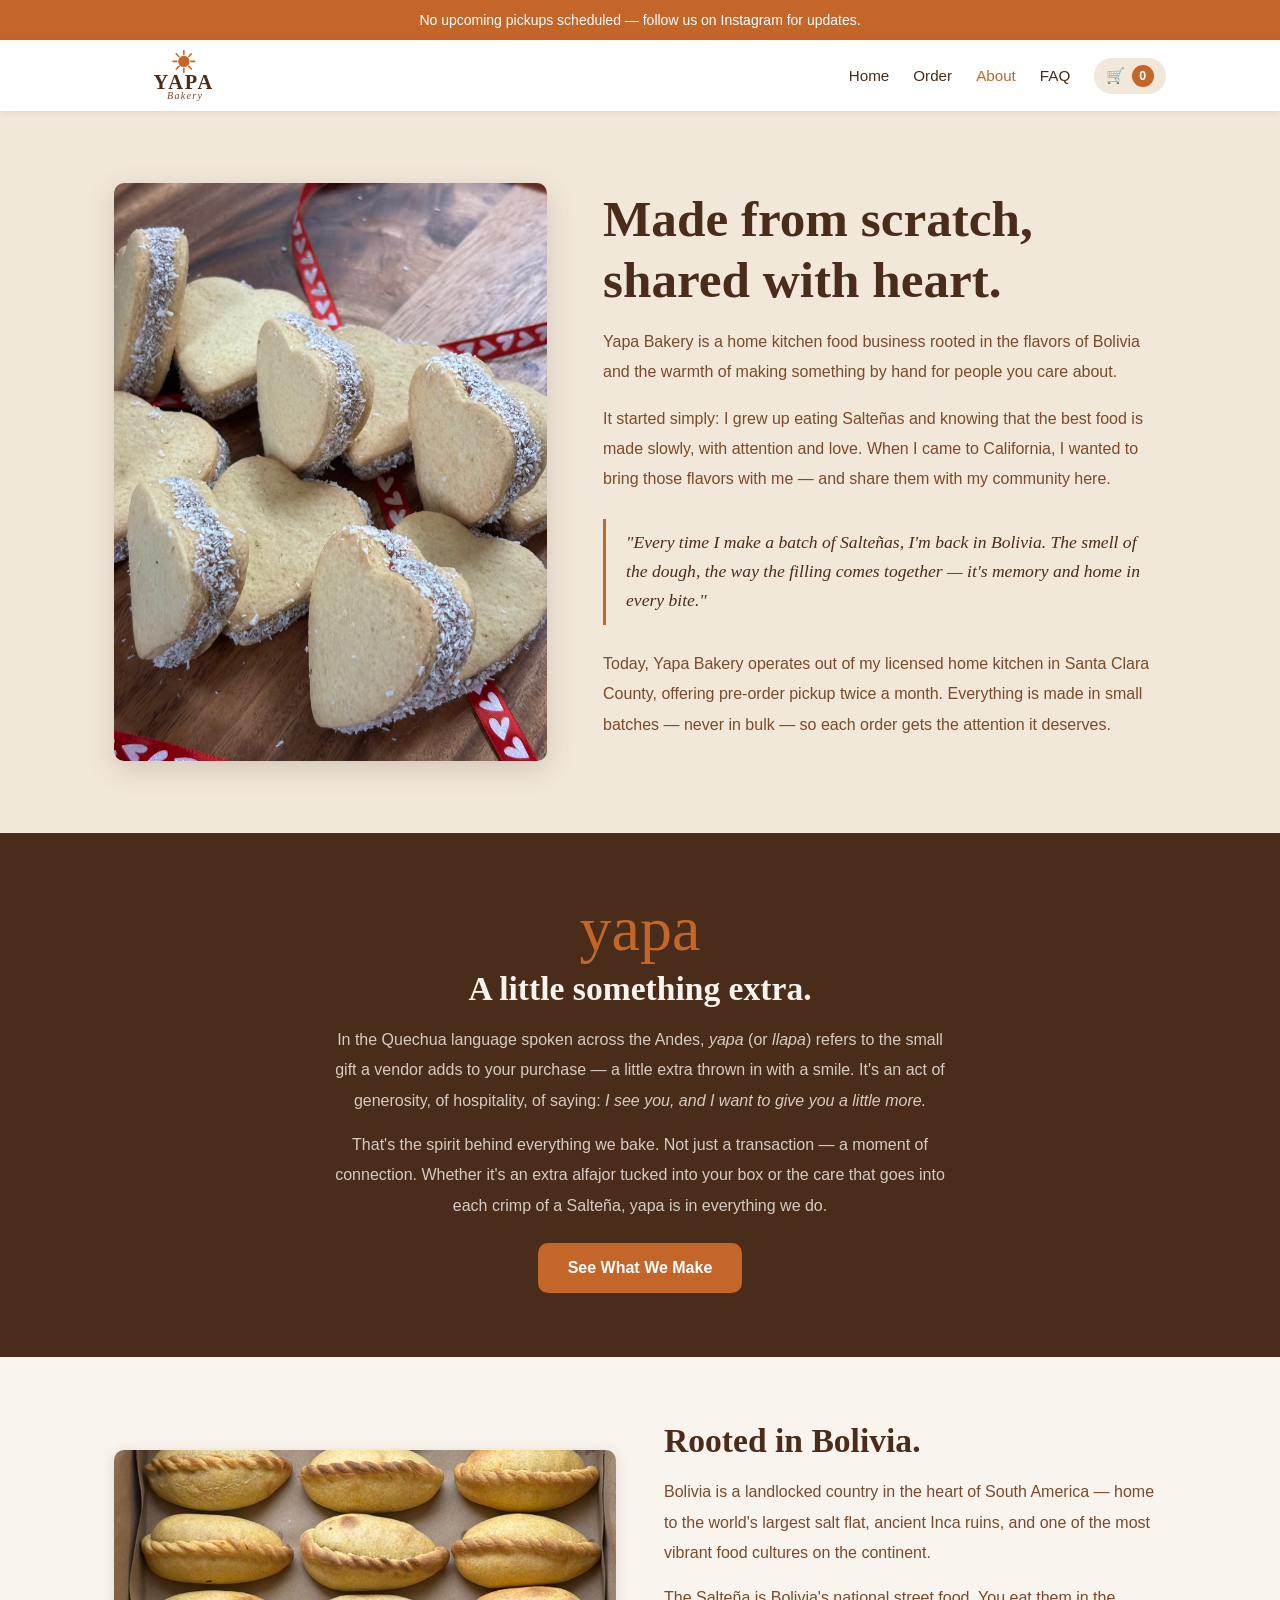
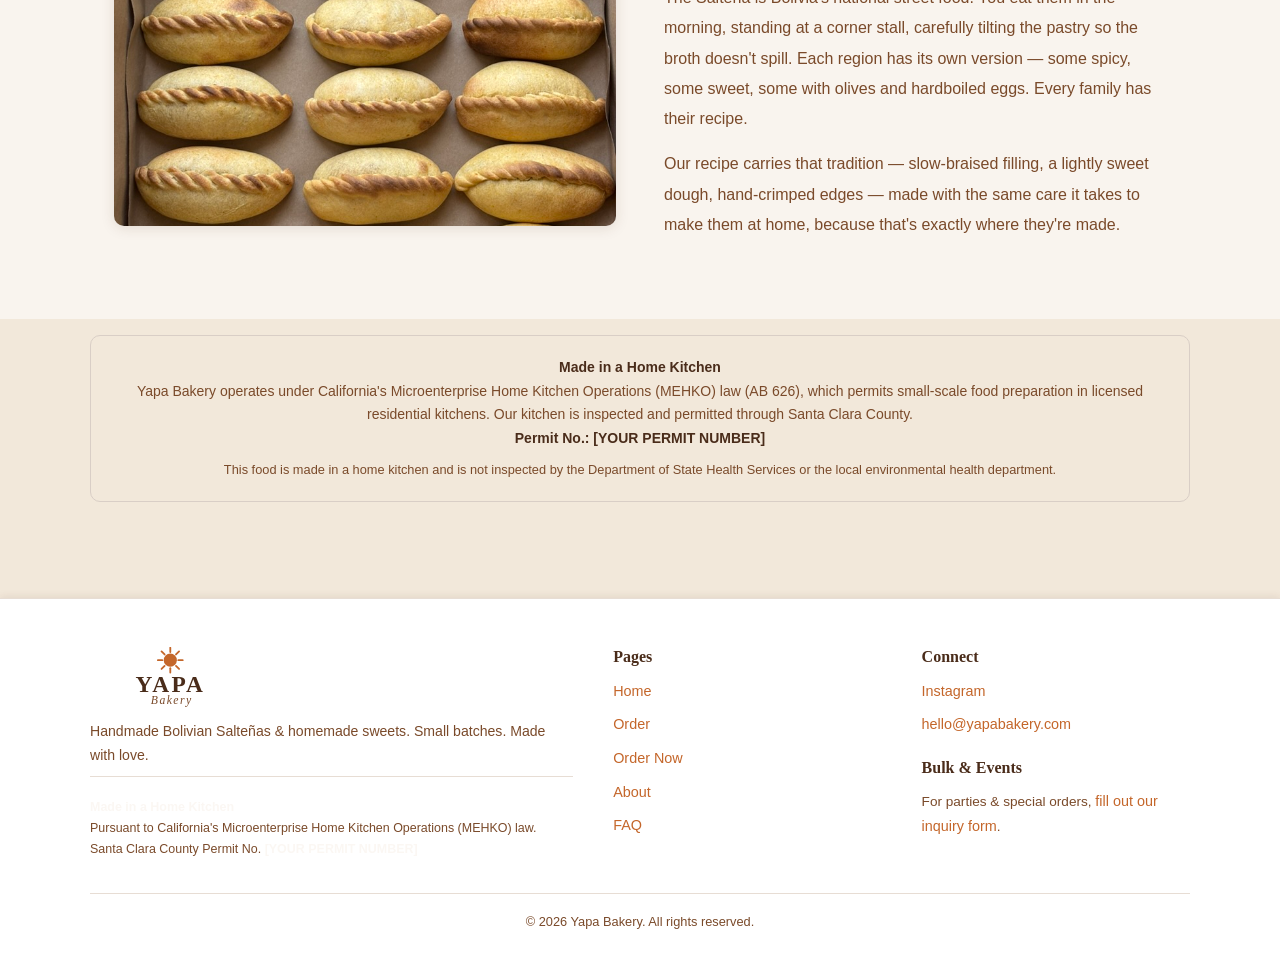
==== about.html @ 3e9e781a "Update Salteñas layout, copy capitalization, and hero framing" ====
<!DOCTYPE html>
<html lang="en">
<head>
  <meta charset="UTF-8">
  <meta name="viewport" content="width=device-width, initial-scale=1.0">
  <title>About | Yapa Bakery</title>
  <meta name="description" content="The story behind Yapa Bakery — Bolivian roots, home kitchen cooking, and the meaning of yapa. Based in Santa Clara County.">
  <link rel="stylesheet" href="css/styles.css">
</head>
<body>

  <!-- Pickup Banner -->
  <div class="pickup-banner" id="pickup-banner">Loading pickup info…</div>

  <!-- Header -->
  <header class="site-header">
    <nav class="nav-inner">
      <a href="index.html" class="logo">
        <img src="Images/yapa_logo_option_b.svg" alt="Yapa Bakery">
      </a>
      <button class="hamburger" id="hamburger" aria-label="Toggle menu">
        <span></span><span></span><span></span>
      </button>
      <ul class="nav-links" id="nav-links">
        <li><a href="index.html">Home</a></li>
        <li><a href="order.html">Order</a></li>
        <li><a href="about.html">About</a></li>
        <li><a href="faq.html">FAQ</a></li>
        <li class="nav-cart"><a href="cart.html" aria-label="View cart">🛒 <span id="nav-cart-count">0</span></a></li>
      </ul>
    </nav>
  </header>

  <main>

    <!-- About Lead -->
    <section style="background: var(--surface);">
      <div class="about-lead">
        <img src="Images/Alfajores-Valentines.jpeg" alt="Heart-shaped alfajores — made with love">
        <div class="about-text">
          <h1>Made from scratch,<br>shared with heart.</h1>
          <p>Yapa Bakery is a home kitchen food business rooted in the flavors of Bolivia and the warmth of making something by hand for people you care about.</p>
          <p>It started simply: I grew up eating Salteñas and knowing that the best food is made slowly, with attention and love. When I came to California, I wanted to bring those flavors with me — and share them with my community here.</p>
          <blockquote>
            "Every time I make a batch of Salteñas, I'm back in Bolivia. The smell of the dough, the way the filling comes together — it's memory and home in every bite."
          </blockquote>
          <p>Today, Yapa Bakery operates out of my licensed home kitchen in Santa Clara County, offering pre-order pickup twice a month. Everything is made in small batches — never in bulk — so each order gets the attention it deserves.</p>
        </div>
      </div>
    </section>

    <!-- The Meaning of Yapa -->
    <section class="yapa-meaning-section">
      <div class="yapa-word">yapa</div>
      <h2>A little something extra.</h2>
      <p>In the Quechua language spoken across the Andes, <em>yapa</em> (or <em>llapa</em>) refers to the small gift a vendor adds to your purchase — a little extra thrown in with a smile. It's an act of generosity, of hospitality, of saying: <em>I see you, and I want to give you a little more.</em></p>
      <p>That's the spirit behind everything we bake. Not just a transaction — a moment of connection. Whether it's an extra alfajor tucked into your box or the care that goes into each crimp of a Salteña, yapa is in everything we do.</p>
      <a href="food.html" class="btn btn-primary" style="margin-top: .5rem;">See What We Make</a>
    </section>

    <!-- Bolivian Roots -->
    <section>
      <div class="bolivian-section">
        <img src="Images/Saltenas.jpeg" alt="Freshly baked Bolivian Salteñas">
        <div class="bolivian-text">
          <h2>Rooted in Bolivia.</h2>
          <p>Bolivia is a landlocked country in the heart of South America — home to the world's largest salt flat, ancient Inca ruins, and one of the most vibrant food cultures on the continent.</p>
          <p>The Salteña is Bolivia's national street food. You eat them in the morning, standing at a corner stall, carefully tilting the pastry so the broth doesn't spill. Each region has its own version — some spicy, some sweet, some with olives and hardboiled eggs. Every family has their recipe.</p>
          <p>Our recipe carries that tradition — slow-braised filling, a lightly sweet dough, hand-crimped edges — made with the same care it takes to make them at home, because that's exactly where they're made.</p>
        </div>
      </div>
    </section>

    <!-- MEHKO Disclosure -->
    <section class="section section-alt" style="padding-top: 1rem; padding-bottom: 3rem;">
      <div class="section-inner">
        <div class="mehko-notice">
          <strong>Made in a Home Kitchen</strong><br>
          Yapa Bakery operates under California's Microenterprise Home Kitchen Operations (MEHKO) law (AB 626),
          which permits small-scale food preparation in licensed residential kitchens.
          Our kitchen is inspected and permitted through Santa Clara County.<br>
          <strong>Permit No.: [YOUR PERMIT NUMBER]</strong><br>
          <span style="font-size: .8rem; display: block; margin-top: .5rem;">
            This food is made in a home kitchen and is not inspected by the Department of State Health Services or the local environmental health department.
          </span>
        </div>
      </div>
    </section>

  </main>

  <!-- Footer -->
  <footer>
    <div class="footer-inner">
      <div>
        <img src="Images/yapa_logo_option_b.svg" alt="Yapa Bakery" class="footer-logo">
        <p>Handmade Bolivian Salteñas &amp; homemade sweets. Small batches. Made with love.</p>
        <p class="footer-mehko">
          <strong style="color: rgba(249,244,238,.7);">Made in a Home Kitchen</strong><br>
          Pursuant to California's Microenterprise Home Kitchen Operations (MEHKO) law.<br>
          Santa Clara County Permit No. <strong style="color: rgba(249,244,238,.7);">[YOUR PERMIT NUMBER]</strong>
        </p>
      </div>
      <div>
        <h4>Pages</h4>
        <ul>
          <li><a href="index.html">Home</a></li>
          <li><a href="order.html">Order</a></li>
          <li><a href="order.html">Order Now</a></li>
          <li><a href="about.html">About</a></li>
          <li><a href="faq.html">FAQ</a></li>
        </ul>
      </div>
      <div>
        <h4>Connect</h4>
        <ul>
          <li><a href="#">Instagram</a></li>
          <li><a href="mailto:hello@yapabakery.com">hello@yapabakery.com</a></li>
        </ul>
        <h4 style="margin-top: 1.25rem;">Bulk &amp; Events</h4>
        <p style="font-size: .85rem;">For parties &amp; special orders, <a href="order.html#bulk">fill out our inquiry form</a>.</p>
      </div>
    </div>
    <div class="footer-bottom">
      &copy; <span id="year"></span> Yapa Bakery. All rights reserved.
    </div>
  </footer>

  <script src="js/main.js"></script>
  <script>document.getElementById('year').textContent = new Date().getFullYear();</script>
</body>
</html>
---- css/styles.css ----
/* ============================================================
   YAPA BAKERY — Design System
   Colors: deep brown #4A2C1A, terracotta #C4662A,
           cream #F9F4EE, surface #F2E8DA, muted #7A4A2A
   ============================================================ */

:root {
  --brown:      #4A2C1A;
  --terracotta: #C4662A;
  --cream:      #F9F4EE;
  --surface:    #F2E8DA;
  --muted:      #7A4A2A;
  --white:      #ffffff;
  --shadow:     0 2px 14px rgba(74, 44, 26, 0.13);
  --shadow-lg:  0 8px 28px rgba(74, 44, 26, 0.18);
  --font-serif: Georgia, 'Times New Roman', serif;
  --font-sans:  -apple-system, BlinkMacSystemFont, 'Segoe UI', Roboto, sans-serif;
  --max:        1100px;
  --r:          10px;
}

/* ===== RESET ===== */
*, *::before, *::after { box-sizing: border-box; margin: 0; padding: 0; }
html { scroll-behavior: smooth; }
body {
  font-family: var(--font-sans);
  background: var(--cream);
  color: var(--brown);
  line-height: 1.65;
  -webkit-font-smoothing: antialiased;
}

/* ===== TYPOGRAPHY ===== */
h1, h2, h3, h4 { font-family: var(--font-serif); line-height: 1.2; }
h1 { font-size: clamp(2rem, 5vw, 3.2rem); }
h2 { font-size: clamp(1.5rem, 3vw, 2.1rem); }
h3 { font-size: 1.2rem; }
p  { color: var(--muted); }
a  { color: var(--terracotta); text-decoration: none; }
a:hover { text-decoration: underline; }
img { max-width: 100%; height: auto; display: block; }

/* ===== BUTTONS ===== */
.btn {
  display: inline-block;
  padding: .75rem 1.75rem;
  border-radius: var(--r);
  font-family: var(--font-sans);
  font-size: 1rem;
  font-weight: 600;
  cursor: pointer;
  transition: all .2s;
  border: 2px solid transparent;
  text-decoration: none;
  line-height: 1.4;
}
.btn-primary {
  background: var(--terracotta);
  color: var(--white);
}
.btn-primary:hover { background: #a8531f; text-decoration: none; color: var(--white); }
.btn-outline {
  background: transparent;
  border-color: var(--terracotta);
  color: var(--terracotta);
}
.btn-outline:hover { background: var(--terracotta); color: var(--white); text-decoration: none; }
.btn:disabled {
  opacity: .5;
  cursor: not-allowed;
}

/* ===== PICKUP BANNER ===== */
.pickup-banner {
  background: var(--terracotta);
  color: var(--white);
  text-align: center;
  padding: .6rem 1rem;
  font-size: .875rem;
  line-height: 1.5;
}
.pickup-banner strong { font-size: .9rem; }
.pickup-banner a { color: var(--white); text-decoration: underline; font-weight: 600; }

/* ===== HEADER / NAV ===== */
.site-header {
  background: var(--white);
  box-shadow: 0 1px 8px rgba(74, 44, 26, .1);
  position: sticky;
  top: 0;
  z-index: 100;
}
.nav-inner {
  max-width: var(--max);
  margin: 0 auto;
  padding: .6rem 1.5rem;
  display: flex;
  align-items: center;
  justify-content: space-between;
  gap: 1rem;
}
.logo {
  display: flex;
  align-items: center;
  gap: .6rem;
  text-decoration: none;
}
.logo img { height: 52px; width: auto; }
.logo-text {
  font-family: var(--font-serif);
  font-size: 1.3rem;
  font-weight: bold;
  color: var(--brown);
  line-height: 1.1;
}
.logo-text span { color: var(--terracotta); font-style: italic; font-weight: normal; font-size: 1rem; display: block; }

.nav-links {
  display: flex;
  gap: 1.5rem;
  align-items: center;
  list-style: none;
}
.nav-links a {
  color: var(--brown);
  font-weight: 500;
  font-size: .95rem;
  transition: color .2s;
}
.nav-links a:hover,
.nav-links a.active { color: var(--terracotta); text-decoration: none; }
.nav-links .nav-cta a {
  background: var(--terracotta);
  color: var(--white);
  padding: .4rem 1.1rem;
  border-radius: var(--r);
  font-size: .9rem;
}
.nav-links .nav-cta a:hover { background: #a8531f; }

.nav-links .nav-cart a {
  display: inline-flex;
  align-items: center;
  gap: .4rem;
  background: var(--surface);
  color: var(--brown);
  padding: .35rem .75rem;
  border-radius: 999px;
  font-size: .95rem;
  font-weight: 700;
}

.nav-links .nav-cart a:hover {
  background: #e7ddd4;
}

#nav-cart-count {
  min-width: 1.4rem;
  height: 1.4rem;
  display: inline-flex;
  align-items: center;
  justify-content: center;
  border-radius: 999px;
  background: var(--terracotta);
  color: var(--white);
  font-size: .78rem;
  line-height: 1;
  padding: 0 .3rem;
}

/* Hamburger */
.hamburger {
  display: none;
  background: none;
  border: none;
  cursor: pointer;
  padding: .25rem;
  flex-direction: column;
  gap: 5px;
}
.hamburger span {
  display: block;
  width: 24px;
  height: 2px;
  background: var(--brown);
  border-radius: 2px;
  transition: all .3s;
}
.hamburger.open span:nth-child(1) { transform: translateY(7px) rotate(45deg); }
.hamburger.open span:nth-child(2) { opacity: 0; }
.hamburger.open span:nth-child(3) { transform: translateY(-7px) rotate(-45deg); }

/* ===== PAGE HEADER ===== */
.page-header {
  background: var(--surface);
  padding: 3.5rem 1.5rem 2.5rem;
  text-align: center;
}
.page-header h1 { margin-bottom: .5rem; }
.page-header p { font-size: 1.05rem; max-width: 560px; margin: 0 auto; }

/* ===== HERO ===== */
.hero {
  position: relative;
  min-height: 82vh;
  display: flex;
  align-items: center;
}
.hero-bg {
  position: absolute;
  inset: 0;
  background-size: cover;
  background-position: center 30%;
  filter: brightness(.55);
}
.hero-content {
  position: relative;
  max-width: var(--max);
  margin: 0 auto;
  padding: 5rem 1.5rem;
  color: var(--white);
}
.hero-eyebrow {
  display: inline-block;
  background: var(--terracotta);
  color: var(--white);
  padding: .3rem .9rem;
  border-radius: 20px;
  font-size: .78rem;
  font-weight: 700;
  letter-spacing: .08em;
  text-transform: uppercase;
  margin-bottom: .9rem;
}
.hero-content h1 { color: var(--white); max-width: 640px; margin-bottom: 1rem; }
.hero-content p { font-size: 1.15rem; max-width: 500px; color: rgba(255,255,255,.88); margin-bottom: 1.75rem; }
.hero-actions { display: flex; gap: .75rem; flex-wrap: wrap; }

/* ===== SECTIONS ===== */
.section { padding: 4.5rem 1.5rem; }
.section-alt { background: var(--surface); }
.section-inner { max-width: var(--max); margin: 0 auto; }

.section-header {
  text-align: center;
  margin-bottom: 2.75rem;
}
.section-header h2 { margin-bottom: .5rem; }
.section-header p { font-size: 1.05rem; }
.divider {
  width: 55px;
  height: 3px;
  background: var(--terracotta);
  border-radius: 2px;
  margin: .7rem auto 0;
}

/* ===== FOOD CARDS ===== */
.food-grid {
  display: grid;
  grid-template-columns: repeat(auto-fit, minmax(290px, 1fr));
  gap: 1.5rem;
}
.food-card {
  background: var(--white);
  border-radius: var(--r);
  overflow: hidden;
  box-shadow: var(--shadow);
  transition: transform .2s, box-shadow .2s;
}
.food-card:hover { transform: translateY(-5px); box-shadow: var(--shadow-lg); }
.food-card img { width: 100%; height: 230px; object-fit: cover; }
.food-card-body { padding: 1.25rem; }
.food-card-body h3 { margin-bottom: .35rem; color: var(--brown); }
.food-card-body p { font-size: .93rem; }

/* ===== STORY SECTION ===== */
.story-grid {
  display: grid;
  grid-template-columns: 1fr 1fr;
  gap: 3.5rem;
  align-items: center;
}
.story-text h2 { margin-bottom: 1rem; }
.story-text p { margin-bottom: .9rem; line-height: 1.85; }
.story-text .btn { margin-top: .5rem; }
.story-img { border-radius: var(--r); overflow: hidden; box-shadow: var(--shadow-lg); }
.story-img img { width: 100%; aspect-ratio: 4/3; object-fit: cover; }

/* Next Pickup callout */
.pickup-callout {
  background: var(--brown);
  color: var(--cream);
  border-radius: var(--r);
  padding: 2rem 2.5rem;
  display: flex;
  align-items: center;
  justify-content: space-between;
  gap: 1.5rem;
  flex-wrap: wrap;
  margin-top: 3rem;
}
.pickup-callout h3 { color: var(--cream); font-family: var(--font-serif); margin-bottom: .25rem; }
.pickup-callout p { color: rgba(249,244,238,.75); margin: 0; font-size: .95rem; }
#callout-date { color: var(--terracotta); }

/* ===== FOOD PAGE ===== */
.food-section { padding: 4rem 1.5rem; }
.food-section:nth-child(even) { background: var(--surface); }
.food-section-inner { max-width: var(--max); margin: 0 auto; }

.food-feature {
  display: grid;
  grid-template-columns: 1.1fr 1fr;
  gap: 3rem;
  align-items: start;
  margin-bottom: 2.5rem;
}
.food-feature.reverse { direction: rtl; }
.food-feature.reverse > * { direction: ltr; }
.food-feature img {
  width: 100%;
  border-radius: var(--r);
  aspect-ratio: 4/3;
  object-fit: cover;
  box-shadow: var(--shadow);
}
.food-feature-text h2 { margin-bottom: .75rem; }
.food-feature-text p { line-height: 1.85; margin-bottom: .75rem; }
.food-tag {
  display: inline-block;
  background: var(--surface);
  color: var(--muted);
  border: 1px solid #d9cec6;
  padding: .2rem .7rem;
  border-radius: 20px;
  font-size: .78rem;
  font-weight: 600;
  margin: 0 .25rem .5rem 0;
  text-transform: uppercase;
  letter-spacing: .04em;
}
.photo-mosaic {
  display: grid;
  grid-template-columns: repeat(auto-fill, minmax(180px, 1fr));
  gap: .85rem;
  margin-top: 1.75rem;
}
.photo-mosaic img {
  border-radius: var(--r);
  width: 100%;
  aspect-ratio: 1/1;
  object-fit: cover;
  transition: transform .2s, box-shadow .2s;
}
.photo-mosaic img:hover { transform: scale(1.03); box-shadow: var(--shadow-lg); }
.photo-mosaic img.tall { aspect-ratio: 3/4; }

/* ===== ORDER PAGE ===== */
.order-wrapper {
  max-width: 820px;
  margin: 0 auto;
  padding: 3rem 1.5rem;
}
.order-info-bar {
  background: var(--surface);
  border-left: 4px solid var(--terracotta);
  border-radius: 0 var(--r) var(--r) 0;
  padding: 1.1rem 1.5rem;
  margin-bottom: 2rem;
}
.order-info-bar h3 { margin-bottom: .3rem; font-size: 1.05rem; }
.order-info-bar p { font-size: .9rem; margin: 0; }

.order-form-card {
  background: var(--white);
  border-radius: var(--r);
  box-shadow: var(--shadow);
  padding: 2rem 2.25rem;
}
.form-row {
  display: grid;
  grid-template-columns: 1fr 1fr;
  gap: 1rem;
}
.form-group { margin-bottom: 1.1rem; }
.form-group label {
  display: block;
  font-weight: 600;
  font-size: .9rem;
  color: var(--brown);
  margin-bottom: .35rem;
}
.form-group input,
.form-group select,
.form-group textarea {
  width: 100%;
  padding: .65rem .9rem;
  border: 1.5px solid #d9cec6;
  border-radius: var(--r);
  font-family: var(--font-sans);
  font-size: .97rem;
  background: var(--cream);
  color: var(--brown);
  transition: border-color .2s;
}
.form-group input:focus,
.form-group select:focus,
.form-group textarea:focus {
  outline: none;
  border-color: var(--terracotta);
}

.menu-section-title {
  font-family: var(--font-serif);
  font-size: 1rem;
  color: var(--muted);
  margin: 1.5rem 0 .4rem;
  padding-bottom: .35rem;
  border-bottom: 1px solid var(--surface);
  text-transform: uppercase;
  letter-spacing: .04em;
  font-size: .82rem;
  font-weight: bold;
}
.item-row {
  display: flex;
  align-items: center;
  justify-content: space-between;
  gap: .75rem;
  padding: .65rem 0;
  border-bottom: 1px solid #f3ede7;
}
.item-row:last-child { border-bottom: none; }
.item-info { flex: 1; }
.item-name { font-weight: 600; font-size: .97rem; color: var(--brown); }
.item-desc { font-size: .82rem; color: var(--muted); }
.item-price-tag { font-size: .88rem; color: var(--terracotta); font-weight: 600; min-width: 50px; text-align: right; }
.qty-wrap { display: flex; align-items: center; gap: .4rem; }
.qty-input {
  width: 58px !important;
  text-align: center;
  padding: .45rem .5rem !important;
  font-weight: 600;
}

.order-total-bar {
  background: var(--surface);
  border-radius: var(--r);
  padding: 1rem 1.25rem;
  display: flex;
  justify-content: space-between;
  align-items: center;
  margin: 1.5rem 0;
}
.order-total-bar .label { font-weight: 600; color: var(--brown); }
.order-total-bar .amount {
  font-family: var(--font-serif);
  font-size: 1.5rem;
  color: var(--terracotta);
  font-weight: bold;
}

.cart-add-panel {
  margin: 1.4rem 0 1rem;
  padding: 1rem 1.1rem;
  border: 1px solid #e6d9cf;
  border-radius: var(--r);
  background: var(--surface);
}

.cart-add-panel h3 {
  font-size: 1rem;
  margin-bottom: .7rem;
}

.cart-add-row {
  display: grid;
  grid-template-columns: minmax(210px, 1fr) 90px auto;
  gap: .7rem;
}

.cart-add-row select,
.cart-add-row input {
  width: 100%;
  padding: .65rem .8rem;
  border: 1.5px solid #d9cec6;
  border-radius: var(--r);
  font-family: var(--font-sans);
  font-size: .95rem;
  background: var(--cream);
  color: var(--brown);
}

.cart-add-row .btn {
  white-space: nowrap;
}

.submit-btn-wrap { text-align: center; }
#submit-order-btn {
  width: 100%;
  padding: 1rem;
  font-size: 1.05rem;
}

.closed-notice {
  background: var(--surface);
  border-radius: var(--r);
  padding: 2.5rem 2rem;
  text-align: center;
}
.closed-notice h3 { margin-bottom: .75rem; }
.closed-notice p { margin-bottom: 1.25rem; }

/* Bulk orders section */
.bulk-section {
  background: var(--surface);
  border-radius: var(--r);
  padding: 2rem;
  margin-top: 2.5rem;
  text-align: center;
}
.bulk-section h3 { margin-bottom: .6rem; }
.bulk-section p { margin-bottom: 1.25rem; font-size: .95rem; }

/* ===== ABOUT PAGE ===== */
.about-lead {
  display: grid;
  grid-template-columns: 1fr 1.3fr;
  gap: 3.5rem;
  align-items: center;
  max-width: var(--max);
  margin: 0 auto;
  padding: 4.5rem 1.5rem;
}
.about-lead img {
  border-radius: var(--r);
  width: 100%;
  aspect-ratio: 3/4;
  object-fit: cover;
  box-shadow: var(--shadow-lg);
}
.about-text h1 { margin-bottom: 1rem; }
.about-text p { line-height: 1.9; margin-bottom: 1rem; }
.about-text blockquote {
  border-left: 3px solid var(--terracotta);
  padding: .6rem 1.25rem;
  font-family: var(--font-serif);
  font-size: 1.1rem;
  color: var(--brown);
  font-style: italic;
  margin: 1.5rem 0;
}

.yapa-meaning-section {
  background: var(--brown);
  padding: 4rem 1.5rem;
  text-align: center;
}
.yapa-meaning-section h2 { color: var(--cream); margin-bottom: 1rem; }
.yapa-meaning-section p { color: rgba(249,244,238,.8); max-width: 620px; margin: 0 auto .85rem; line-height: 1.9; }
.yapa-word {
  font-family: var(--font-serif);
  font-size: 4rem;
  color: var(--terracotta);
  line-height: 1;
  margin-bottom: .5rem;
}

.bolivian-section {
  max-width: var(--max);
  margin: 0 auto;
  padding: 4rem 1.5rem;
  display: grid;
  grid-template-columns: 1fr 1fr;
  gap: 3rem;
  align-items: center;
}
.bolivian-section img {
  border-radius: var(--r);
  width: 100%;
  aspect-ratio: 4/3;
  object-fit: cover;
  box-shadow: var(--shadow);
}
.bolivian-text h2 { margin-bottom: 1rem; }
.bolivian-text p { line-height: 1.9; margin-bottom: .9rem; }

.mehko-notice {
  background: var(--surface);
  border: 1px solid #d9cec6;
  border-radius: var(--r);
  padding: 1.25rem 1.75rem;
  max-width: var(--max);
  margin: 0 auto 3rem;
  font-size: .875rem;
  color: var(--muted);
  text-align: center;
  line-height: 1.7;
}
.mehko-notice strong { color: var(--brown); }

.home-mehko-section {
  padding-top: 2rem;
  padding-bottom: 2rem;
}

.home-mehko-section .section-inner {
  display: flex;
  justify-content: center;
}

.home-mehko-section .mehko-notice {
  margin-bottom: 0;
  padding: 1.75rem 2rem;
}

.mehko-disclaimer {
  font-size: .8rem;
  display: block;
  margin-top: .65rem;
}

/* ===== FAQ PAGE ===== */
.faq-wrapper {
  max-width: 740px;
  margin: 0 auto;
  padding: 3rem 1.5rem;
}
.faq-item { border-bottom: 1px solid #d9cec6; }
.faq-q {
  width: 100%;
  text-align: left;
  background: none;
  border: none;
  padding: 1.2rem 0;
  font-family: var(--font-serif);
  font-size: 1.05rem;
  color: var(--brown);
  cursor: pointer;
  display: flex;
  justify-content: space-between;
  align-items: center;
  gap: 1rem;
}
.faq-icon {
  font-size: 1.4rem;
  color: var(--terracotta);
  line-height: 1;
  flex-shrink: 0;
  transition: transform .25s;
}
.faq-item.open .faq-icon { transform: rotate(45deg); }
.faq-a {
  display: none;
  padding-bottom: 1.25rem;
  color: var(--muted);
  line-height: 1.85;
  font-size: .97rem;
}
.faq-a p { margin-bottom: .65rem; color: var(--muted); }
.faq-a p:last-child { margin-bottom: 0; }
.faq-item.open .faq-a { display: block; }

/* ===== FOOTER ===== */
footer {
  background: var(--white);
  color: var(--muted);
  padding: 3rem 1.5rem 1.5rem;
  border-top: 1px solid #e7ddd4;
  box-shadow: 0 -1px 8px rgba(74, 44, 26, .1);
}
.footer-inner {
  max-width: var(--max);
  margin: 0 auto;
  display: grid;
  grid-template-columns: 1.8fr 1fr 1fr;
  gap: 2.5rem;
  padding-bottom: 2rem;
}
footer h4 { color: var(--brown); font-family: var(--font-serif); margin-bottom: .75rem; font-size: 1rem; }
footer p { color: var(--muted); font-size: .88rem; line-height: 1.75; }
footer a { color: var(--terracotta); font-size: .9rem; }
footer a:hover { color: #a8531f; text-decoration: none; }
footer ul { list-style: none; }
footer ul li { margin-bottom: .45rem; }
.footer-logo {
  height: 60px;
  width: auto;
  margin-bottom: .75rem;
  filter: none;
}
.footer-mehko {
  border-top: 1px solid #e7ddd4;
  padding-top: 1.25rem;
  margin-top: .5rem;
  font-size: .78rem;
  color: var(--muted);
  line-height: 1.7;
}
.footer-bottom {
  border-top: 1px solid #e7ddd4;
  padding-top: 1.1rem;
  text-align: center;
  font-size: .8rem;
  color: var(--muted);
  max-width: var(--max);
  margin: 0 auto;
}

/* ===== UTILITIES ===== */
.text-center { text-align: center; }
.mt-2 { margin-top: 2rem; }
.hidden { display: none !important; }

/* ===== RESPONSIVE ===== */
@media (max-width: 800px) {
  .hamburger { display: flex; }
  .nav-links {
    display: none;
    position: absolute;
    top: 100%;
    left: 0;
    right: 0;
    background: var(--white);
    flex-direction: column;
    padding: 1rem 1.5rem;
    box-shadow: 0 4px 16px rgba(74,44,26,.12);
    gap: .7rem;
  }
  .nav-links.open { display: flex; }

  .story-grid,
  .food-feature,
  .food-feature.reverse,
  .about-lead,
  .bolivian-section {
    grid-template-columns: 1fr;
    direction: ltr;
  }
  .food-feature.reverse { direction: ltr; }

  .footer-inner { grid-template-columns: 1fr; gap: 1.5rem; }
  .hero { min-height: 65vh; }
  .hero-content { padding: 3.5rem 1.25rem; }
  .food-grid { grid-template-columns: 1fr; }
  .form-row { grid-template-columns: 1fr; }
  .pickup-callout { text-align: center; justify-content: center; }
  .order-form-card { padding: 1.5rem; }
}

@media (max-width: 500px) {
  .hero-actions { flex-direction: column; align-items: flex-start; }
  .photo-mosaic { grid-template-columns: 1fr 1fr; }
}

/* ===== HOMEPAGE — HERO PICKUP PILL ===== */
.hero-pickup {
  display: inline-flex;
  align-items: center;
  gap: .5rem;
  background: rgba(255,255,255,.15);
  border: 1px solid rgba(255,255,255,.3);
  border-radius: 30px;
  padding: .4rem 1.1rem;
  font-size: .88rem;
  color: rgba(255,255,255,.9);
  margin-bottom: 1.25rem;
}
.hero-pickup strong { color: var(--white); }
.hero { min-height: 65vh; } /* shorter on home page */

.home-hero-plain .hero-content {
  color: var(--brown);
}

.home-hero-plain .hero-content h1 {
  color: var(--brown);
}

.home-hero-plain .hero-content p {
  color: var(--muted);
}

.home-hero-plain .hero-intro {
  text-align: center;
  max-width: 640px;
  margin-left: auto;
  margin-right: auto;
}

.home-hero-plain .hero-policy {
  max-width: 700px;
  margin-top: -1rem;
  margin-bottom: 1.1rem;
  font-size: .95rem;
  line-height: 1.7;
}

.home-hero-plain .hero-policy strong {
  color: var(--brown);
}

.home-hero-plain .hero-pickup {
  background: var(--white);
  border-color: #d9cec6;
  color: var(--muted);
}

.home-hero-plain .hero-pickup strong {
  color: var(--brown);
}

/* ===== HOMEPAGE — CATEGORY SECTIONS ===== */
.home-cat { }
.home-cat-inner {
  display: grid;
  grid-template-columns: 1fr 1fr;
  min-height: 500px;
}
.home-cat-img { overflow: hidden; }
.home-cat-img img {
  width: 100%;
  height: 100%;
  object-fit: cover;
  transition: transform .5s;
}
.home-cat-img:hover img { transform: scale(1.03); }

.home-cat-text {
  padding: 3.5rem 4rem;
  display: flex;
  flex-direction: column;
  justify-content: center;
  background: var(--white);
}
.home-cat-alt .home-cat-inner { direction: rtl; }
.home-cat-alt .home-cat-text,
.home-cat-alt .home-cat-img,
.home-cat-alt .home-cat-photos { direction: ltr; }
.home-cat-alt .home-cat-text { background: var(--surface); }

.home-cat-label {
  display: inline-block;
  font-size: .72rem;
  font-weight: 700;
  text-transform: uppercase;
  letter-spacing: .12em;
  color: var(--terracotta);
  margin-bottom: .6rem;
}
.home-cat-text h2 { margin-bottom: .65rem; }
.home-cat-text > p { margin-bottom: 1.25rem; line-height: 1.8; }

/* Mini price list inside category sections */
.item-list {
  list-style: none;
  margin-bottom: 1.75rem;
  border-top: 1px solid #e8ddd5;
}
.item-list li {
  display: flex;
  justify-content: space-between;
  align-items: baseline;
  padding: .55rem 0;
  border-bottom: 1px solid #e8ddd5;
  font-size: .93rem;
  color: var(--brown);
  gap: 1rem;
}
.item-list .item-label { flex: 1; }
.item-list .price {
  color: var(--terracotta);
  font-weight: 600;
  font-size: .88rem;
  white-space: nowrap;
}

/* Sweet section — 2×2 photo grid */
.home-cat-photos {
  display: grid;
  grid-template-columns: 1fr 1fr;
  grid-template-rows: 1fr 1fr;
  overflow: hidden;
  gap: 3px;
}
.home-cat-photos img {
  width: 100%;
  height: 100%;
  object-fit: cover;
  transition: transform .4s;
}
.home-cat-photos img:hover { transform: scale(1.05); }

/* ===== HOMEPAGE — EVENTS SECTION ===== */
.events-section {
  background: var(--brown);
  padding: 5rem 1.5rem;
  text-align: center;
}
.events-section h2 { color: var(--cream); margin-bottom: .75rem; }
.events-section > p {
  color: rgba(249,244,238,.78);
  max-width: 560px;
  margin: 0 auto 2.5rem;
  line-height: 1.85;
}
.events-grid {
  display: grid;
  grid-template-columns: repeat(auto-fit, minmax(200px, 1fr));
  gap: 1.25rem;
  max-width: var(--max);
  margin: 0 auto 2.5rem;
  text-align: left;
}
.events-card {
  background: rgba(255,255,255,.08);
  border: 1px solid rgba(255,255,255,.1);
  border-radius: var(--r);
  padding: 1.5rem 1.25rem;
}
.events-card .ec-icon { font-size: 1.75rem; margin-bottom: .6rem; }
.events-card h4 { color: var(--cream); font-family: var(--font-serif); margin-bottom: .4rem; font-size: 1rem; }
.events-card p { color: rgba(249,244,238,.65); font-size: .88rem; line-height: 1.7; }

/* ===== HOMEPAGE — ABOUT STRIP ===== */
.about-strip {
  background: var(--surface);
  padding: 3rem 1.5rem;
}
.about-strip-inner {
  max-width: var(--max);
  margin: 0 auto;
  display: grid;
  grid-template-columns: 1fr auto;
  align-items: center;
  gap: 2rem;
}
.about-strip h3 { margin-bottom: .4rem; font-size: 1.3rem; }
.about-strip p { line-height: 1.8; max-width: 580px; }

/* ===== RESPONSIVE — HOME CAT ===== */
@media (max-width: 800px) {
  .home-cat-inner {
    grid-template-columns: 1fr;
    min-height: auto;
    direction: ltr !important;
  }
  .home-cat-img { height: 280px; }
  .home-cat-photos { height: 280px; }
  .home-cat-text { padding: 2.25rem 1.5rem; }
  .about-strip-inner { grid-template-columns: 1fr; }
  .events-grid { grid-template-columns: 1fr 1fr; }
}
@media (max-width: 500px) {
  .events-grid { grid-template-columns: 1fr; }
}

/* ===== HOME — SPLIT TILES (Salteñas | Baked Goods) ===== */
.split-section {
  display: grid;
  grid-template-columns: 1fr 1fr;
  min-height: 560px;
}
.split-tile {
  position: relative;
  overflow: hidden;
  display: flex;
  align-items: flex-end;
  text-decoration: none;
}
.split-tile-bg {
  position: absolute;
  inset: 0;
  background-size: cover;
  background-position: center;
  filter: brightness(.48);
  transition: transform .6s, filter .4s;
}
.split-tile:hover .split-tile-bg {
  transform: scale(1.05);
  filter: brightness(.38);
}
.split-tile-content {
  position: relative;
  padding: 2.75rem 2.5rem;
  color: var(--white);
  width: 100%;
}
.split-tile:first-child {
  border-right: 2px solid rgba(255,255,255,.18);
}
.split-tile-label {
  display: block;
  font-size: .72rem;
  font-weight: 700;
  text-transform: uppercase;
  letter-spacing: .14em;
  color: rgba(255,255,255,.65);
  margin-bottom: .4rem;
}
.split-tile-content h2 {
  color: var(--white);
  margin-bottom: .6rem;
  font-size: clamp(1.5rem, 2.5vw, 2.1rem);
}
.split-tile-content p {
  color: rgba(255,255,255,.82);
  font-size: .97rem;
  max-width: 340px;
  line-height: 1.7;
  margin-bottom: 1.4rem;
}
.split-tile .btn-tile {
  display: inline-block;
  background: rgba(255,255,255,.18);
  border: 1.5px solid rgba(255,255,255,.5);
  color: var(--white);
  padding: .6rem 1.4rem;
  border-radius: var(--r);
  font-weight: 600;
  font-size: .93rem;
  transition: background .2s, border-color .2s;
  text-decoration: none;
}
.split-tile:hover .btn-tile {
  background: var(--terracotta);
  border-color: var(--terracotta);
}

/* ===== HOME — INSTAGRAM FEED ===== */
.insta-section {
  padding: 3.5rem 1.5rem;
  text-align: center;
  background: var(--cream);
}
.insta-section h2 { margin-bottom: .35rem; }
.insta-section > p { margin-bottom: 2rem; }
.insta-grid {
  display: grid;
  grid-template-columns: repeat(6, 1fr);
  gap: 6px;
  max-width: var(--max);
  margin: 0 auto 1.75rem;
}
.insta-item {
  aspect-ratio: 1/1;
  background: var(--surface);
  border-radius: 4px;
  overflow: hidden;
  display: flex;
  align-items: center;
  justify-content: center;
  font-size: 1.6rem;
  color: var(--muted);
  transition: opacity .2s, transform .2s;
}
.insta-item:hover { opacity: .85; transform: scale(1.03); }
.insta-item img { width: 100%; height: 100%; object-fit: cover; }

/* ===== SALTEÑAS PAGE ===== */
.saltenas-hero .hero-bg {
  background-size: cover !important;
  background-position: center 26%;
  background-repeat: no-repeat;
}

.saltenas-order-section {
  padding-top: 2.6rem;
  padding-bottom: 2.6rem;
}

.saltenas-quick-order {
  background: var(--white);
  border-radius: var(--r);
  padding: 1.4rem 1.5rem;
  border: 1px solid #e6d9cf;
  box-shadow: var(--shadow);
}

.saltenas-quick-grid {
  display: grid;
  grid-template-columns: repeat(auto-fit, minmax(170px, 1fr));
  gap: .85rem;
  margin-bottom: 1rem;
}

.saltenas-quick-item {
  background: var(--white);
  border-radius: var(--r);
  border: 1px solid #e6d9cf;
  padding: .9rem;
}

.saltenas-quick-item label {
  display: block;
  font-weight: 700;
  margin-bottom: .2rem;
  color: var(--brown);
}

.saltenas-quick-price {
  color: var(--terracotta);
  font-weight: 700;
  margin-bottom: .55rem;
  font-size: .95rem;
}

.saltenas-quick-order .btn {
  display: block;
  width: fit-content;
  margin: 0 auto;
}

.how-to-eat {
  background: var(--surface);
  padding: 4rem 1.5rem;
}
.eat-steps {
  display: grid;
  grid-template-columns: repeat(auto-fit, minmax(200px, 1fr));
  gap: 1.25rem;
  max-width: var(--max);
  margin: 2rem auto 0;
}
.eat-step {
  background: var(--white);
  border-radius: var(--r);
  padding: 1.75rem 1.5rem;
  box-shadow: var(--shadow);
  text-align: center;
}
.eat-step .step-num {
  font-family: var(--font-serif);
  font-size: 2.5rem;
  color: var(--terracotta);
  font-weight: bold;
  line-height: 1;
  margin-bottom: .6rem;
}
.eat-step h4 { margin-bottom: .4rem; font-size: .97rem; }
.eat-step p { font-size: .88rem; line-height: 1.7; }

/* Saltena sizes pricing */
.sizes-grid {
  display: grid;
  grid-template-columns: repeat(auto-fit, minmax(200px, 1fr));
  gap: 1.25rem;
  margin: 2rem 0;
}
.size-card {
  background: var(--white);
  border-radius: var(--r);
  border: 2px solid var(--surface);
  padding: 1.75rem 1.5rem;
  text-align: center;
  box-shadow: var(--shadow);
  transition: border-color .2s, box-shadow .2s;
}
.size-card:hover { border-color: var(--terracotta); box-shadow: var(--shadow-lg); }
.size-card .size-count {
  font-family: var(--font-serif);
  font-size: 2.5rem;
  color: var(--brown);
  font-weight: bold;
  line-height: 1;
  margin-bottom: .3rem;
}
.size-card .size-label { font-size: .85rem; color: var(--muted); margin-bottom: .75rem; }
.size-card .size-price {
  font-size: 1.5rem;
  color: var(--terracotta);
  font-weight: bold;
  font-family: var(--font-serif);
}
.size-card .size-per { font-size: .8rem; color: var(--muted); }

/* ===== BAKED GOODS PAGE ===== */
.quick-cart-bar {
  max-width: var(--max);
  margin: 1.5rem auto 0;
  padding: 1rem 1.25rem;
  background: var(--white);
  border: 1px solid #e6d9cf;
  border-radius: var(--r);
  box-shadow: var(--shadow);
  display: flex;
  align-items: center;
  justify-content: space-between;
  gap: 1rem;
}

.quick-cart-copy {
  font-size: 1rem;
  color: var(--muted);
}

.quick-cart-copy strong {
  color: var(--brown);
  font-family: var(--font-serif);
  font-size: 1.2rem;
}

.goods-section { padding: 3.5rem 1.5rem; }
.goods-section:nth-child(even) { background: var(--surface); }
.goods-section-inner { max-width: var(--max); margin: 0 auto; }
.goods-grid {
  display: grid;
  grid-template-columns: repeat(auto-fill, minmax(250px, 1fr));
  gap: 1.5rem;
  margin-top: 2rem;
}
.goods-card {
  background: var(--white);
  border-radius: var(--r);
  overflow: hidden;
  box-shadow: var(--shadow);
  transition: transform .2s, box-shadow .2s;
}
.goods-card:hover { transform: translateY(-4px); box-shadow: var(--shadow-lg); }
.goods-card img {
  width: 100%;
  height: 210px;
  object-fit: cover;
}
.goods-card-body { padding: 1.1rem 1.25rem 1.4rem; }
.goods-card-body h3 { margin-bottom: .2rem; font-size: 1.05rem; }
.goods-card-body p { font-size: .88rem; line-height: 1.65; margin-bottom: .65rem; }
.goods-card-body .item-price {
  font-weight: 700;
  color: var(--terracotta);
  font-size: .97rem;
}

.quick-qty-row {
  margin-top: .75rem;
  display: flex;
  align-items: center;
  justify-content: space-between;
  gap: .75rem;
}

.quick-qty-label {
  font-size: .82rem;
  font-weight: 700;
  color: var(--muted);
  text-transform: uppercase;
  letter-spacing: .04em;
}

.quick-qty-input {
  width: 78px;
  text-align: center;
  padding: .4rem .5rem;
  border: 1.5px solid #d9cec6;
  border-radius: var(--r);
  background: var(--cream);
  color: var(--brown);
  font-weight: 700;
}

.quick-qty-input:focus {
  outline: none;
  border-color: var(--terracotta);
}

.quick-unavailable {
  margin-top: .8rem;
  font-size: .82rem;
  color: var(--muted);
  font-style: italic;
}

@media (max-width: 700px) {
  .quick-cart-bar {
    margin: 1rem 1rem 0;
    flex-direction: column;
    align-items: stretch;
    text-align: center;
  }

  .quick-cart-bar .btn {
    width: 100%;
  }

  .cart-add-row {
    grid-template-columns: 1fr;
  }
}

/* ===== EVENTS PAGE ===== */
.bulk-table {
  width: 100%;
  border-collapse: collapse;
  margin: 1.75rem 0;
  border-radius: var(--r);
  overflow: hidden;
  box-shadow: var(--shadow);
}
.bulk-table th {
  background: var(--brown);
  color: var(--cream);
  padding: .9rem 1.25rem;
  text-align: left;
  font-family: var(--font-serif);
  font-weight: normal;
  font-size: .95rem;
}
.bulk-table td {
  padding: .9rem 1.25rem;
  border-bottom: 1px solid #e8ddd5;
  color: var(--brown);
  background: var(--white);
  font-size: .95rem;
}
.bulk-table tr:nth-child(even) td { background: var(--surface); }
.bulk-table tr:last-child td { border-bottom: none; }
.bulk-table .price-col { color: var(--terracotta); font-weight: 700; }

/* Inquiry form */
.inquiry-form-wrap {
  background: var(--white);
  border-radius: var(--r);
  box-shadow: var(--shadow);
  padding: 2.25rem;
  max-width: 680px;
}

/* ===== ORDER PAGE — SIMPLIFIED ===== */
.order-status-card {
  background: var(--white);
  border-radius: var(--r);
  box-shadow: var(--shadow);
  padding: 2.5rem;
  text-align: center;
  margin-bottom: 2rem;
}
.order-status-card .status-icon { font-size: 2.5rem; margin-bottom: .75rem; }
.order-status-card h2 { margin-bottom: .5rem; }
.order-status-card p { max-width: 480px; margin: 0 auto 1.5rem; }

.policies-grid {
  display: grid;
  grid-template-columns: repeat(auto-fit, minmax(210px, 1fr));
  gap: 1.25rem;
  margin-top: 1.5rem;
}
.policy-card {
  background: var(--white);
  border-radius: var(--r);
  padding: 1.5rem;
  box-shadow: var(--shadow);
  border-top: 3px solid var(--terracotta);
}
.policy-card h4 { margin-bottom: .5rem; font-size: .95rem; color: var(--brown); }
.policy-card p { font-size: .87rem; line-height: 1.75; }

/* ===== RESPONSIVE — NEW SECTIONS ===== */
@media (max-width: 800px) {
  .split-section { grid-template-columns: 1fr; }
  .split-tile { min-height: 320px; }
  .split-tile:first-child { border-right: none; border-bottom: 2px solid rgba(255,255,255,.18); }
  .insta-grid { grid-template-columns: repeat(3, 1fr); }
}
@media (max-width: 500px) {
  .insta-grid { grid-template-columns: repeat(2, 1fr); }
  .split-tile-content { padding: 1.75rem; }
}
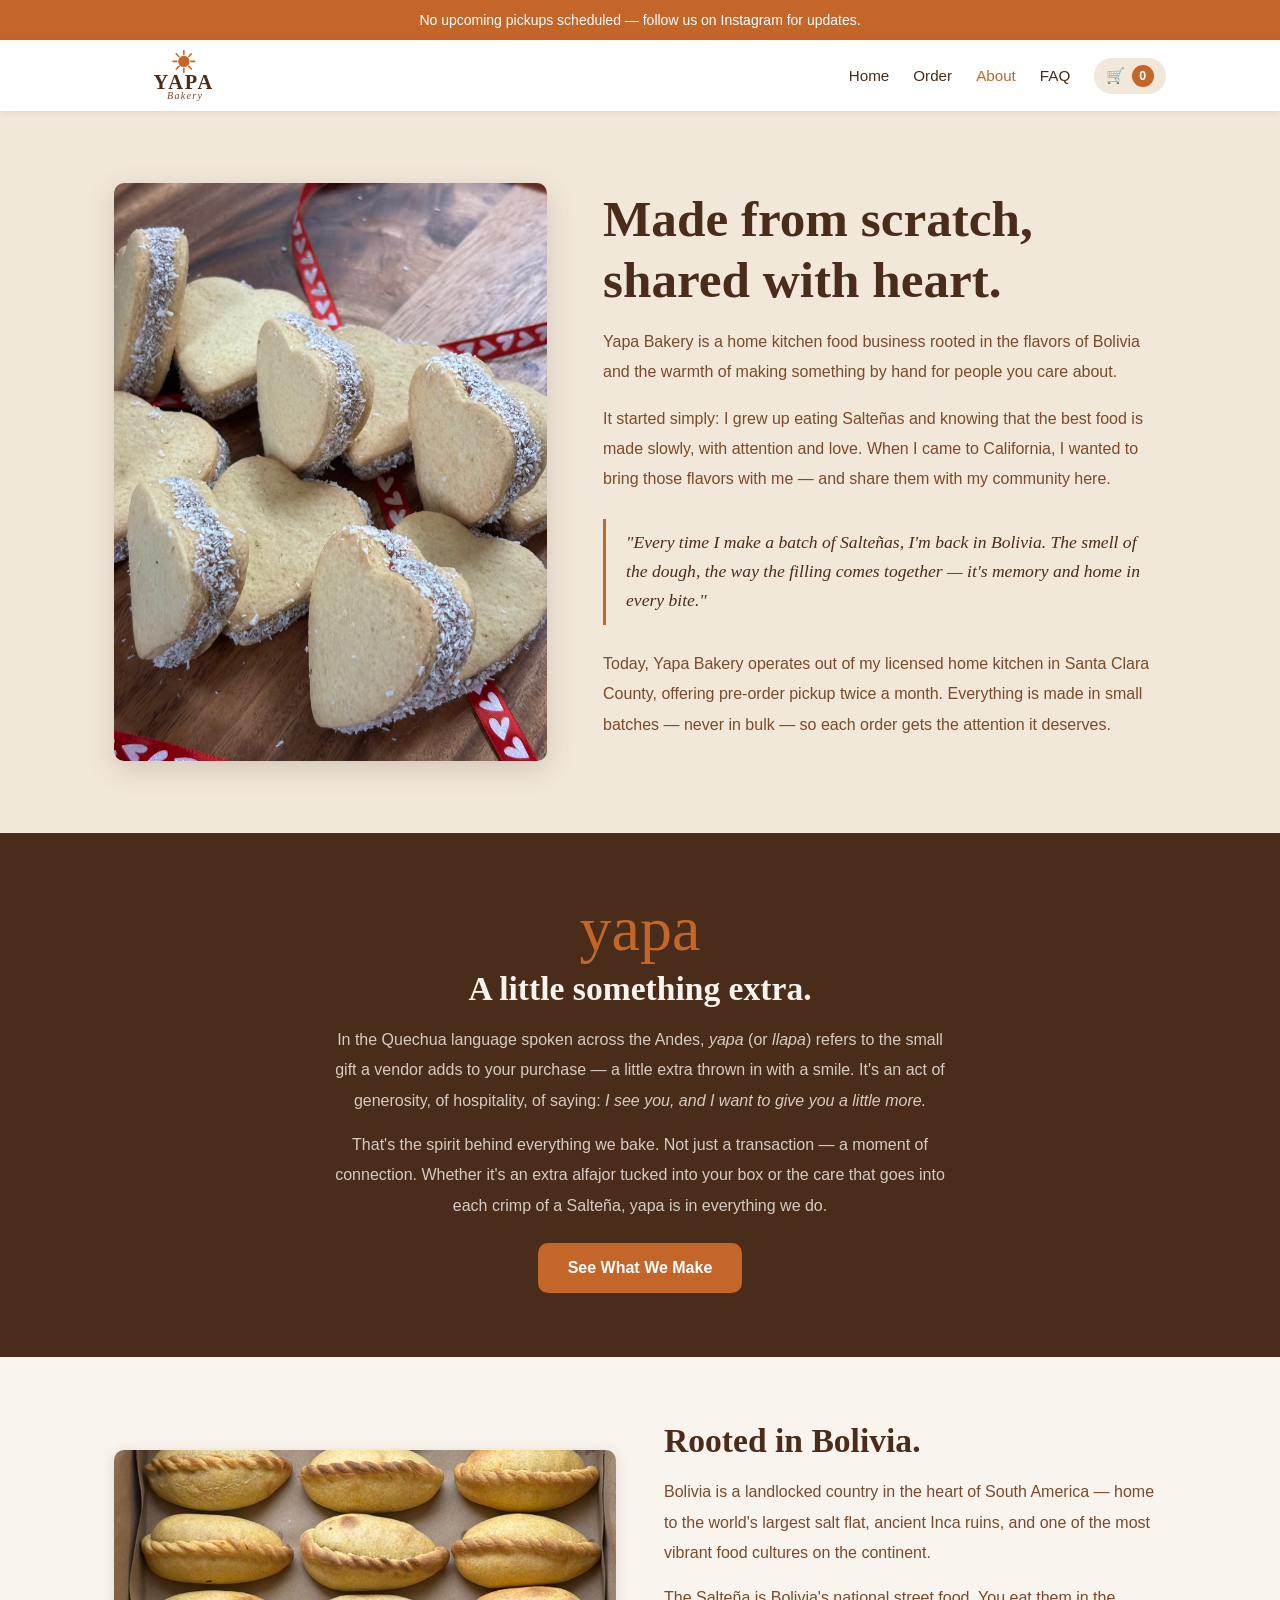
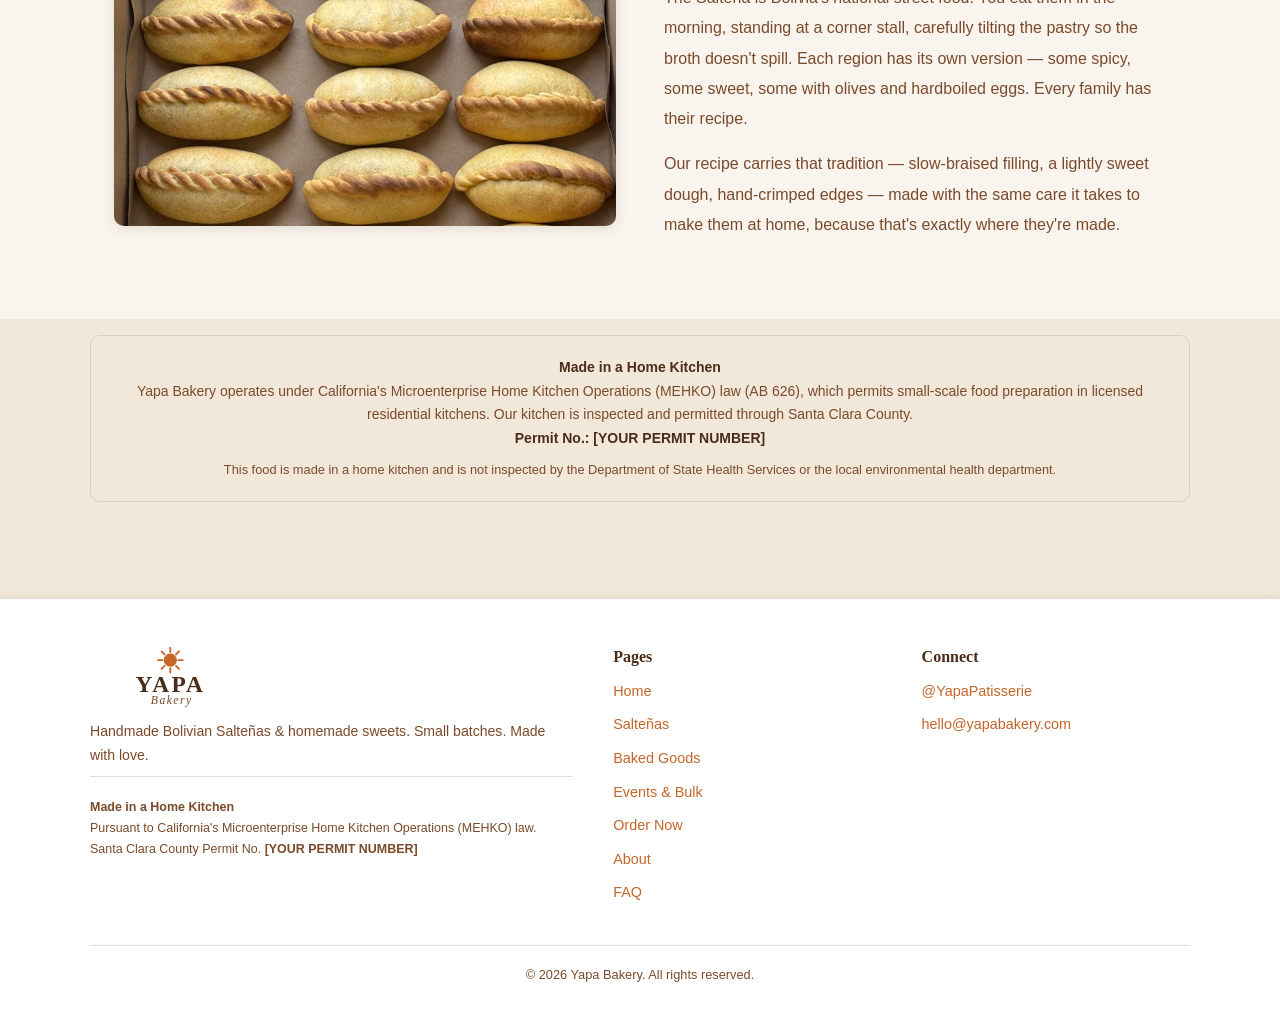
==== commit 1cc6cb13: "Standardize all page footers with consistent styling and dark MEHKO text" ====
--- a/about.html
+++ b/about.html
@@ -96,16 +96,18 @@
         <img src="Images/yapa_logo_option_b.svg" alt="Yapa Bakery" class="footer-logo">
         <p>Handmade Bolivian Salteñas &amp; homemade sweets. Small batches. Made with love.</p>
         <p class="footer-mehko">
-          <strong style="color: rgba(249,244,238,.7);">Made in a Home Kitchen</strong><br>
+          <strong>Made in a Home Kitchen</strong><br>
           Pursuant to California's Microenterprise Home Kitchen Operations (MEHKO) law.<br>
-          Santa Clara County Permit No. <strong style="color: rgba(249,244,238,.7);">[YOUR PERMIT NUMBER]</strong>
+          Santa Clara County Permit No. <strong>[YOUR PERMIT NUMBER]</strong>
         </p>
       </div>
       <div>
         <h4>Pages</h4>
         <ul>
           <li><a href="index.html">Home</a></li>
-          <li><a href="order.html">Order</a></li>
+          <li><a href="saltenas.html">Salteñas</a></li>
+          <li><a href="baked-goods.html">Baked Goods</a></li>
+          <li><a href="events.html">Events &amp; Bulk</a></li>
           <li><a href="order.html">Order Now</a></li>
           <li><a href="about.html">About</a></li>
           <li><a href="faq.html">FAQ</a></li>
@@ -114,11 +116,9 @@
       <div>
         <h4>Connect</h4>
         <ul>
-          <li><a href="#">Instagram</a></li>
+          <li><a href="https://instagram.com/YapaPatisserie" target="_blank">@YapaPatisserie</a></li>
           <li><a href="mailto:hello@yapabakery.com">hello@yapabakery.com</a></li>
         </ul>
-        <h4 style="margin-top: 1.25rem;">Bulk &amp; Events</h4>
-        <p style="font-size: .85rem;">For parties &amp; special orders, <a href="order.html#bulk">fill out our inquiry form</a>.</p>
       </div>
     </div>
     <div class="footer-bottom">
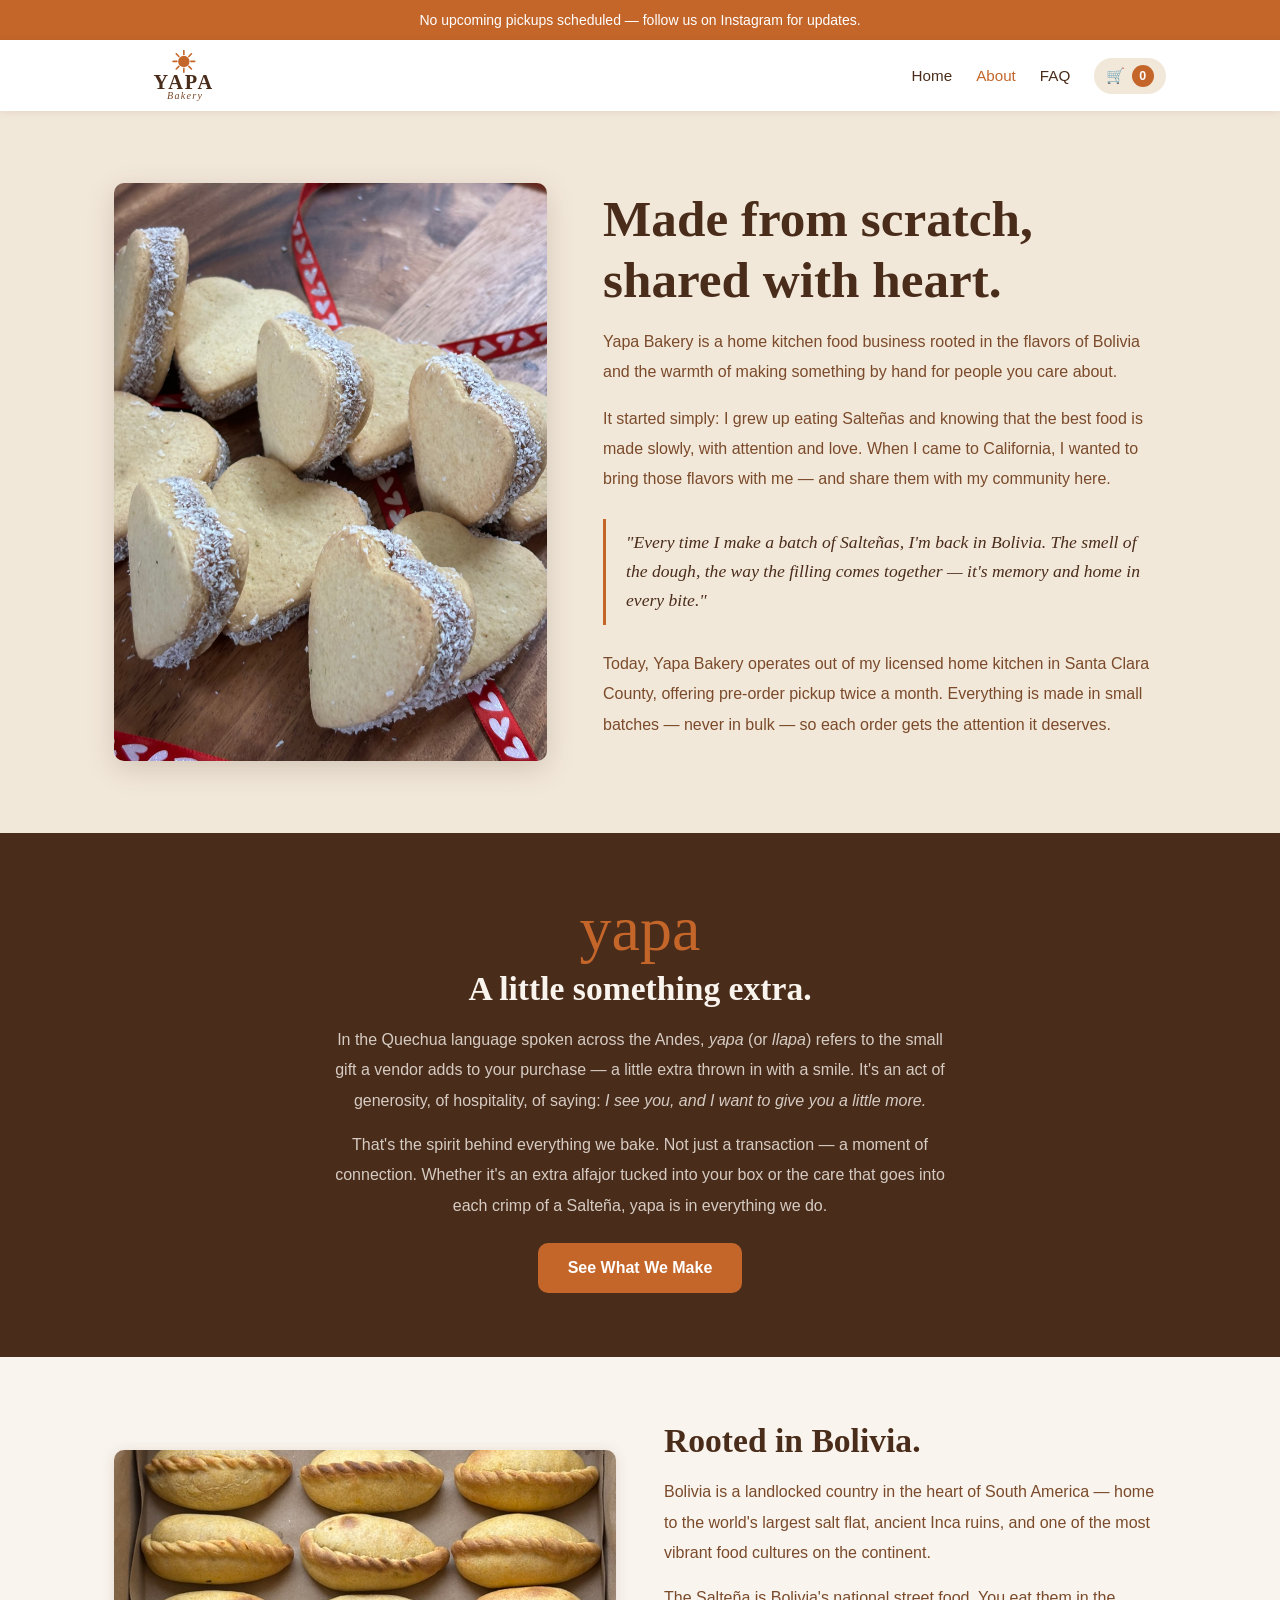
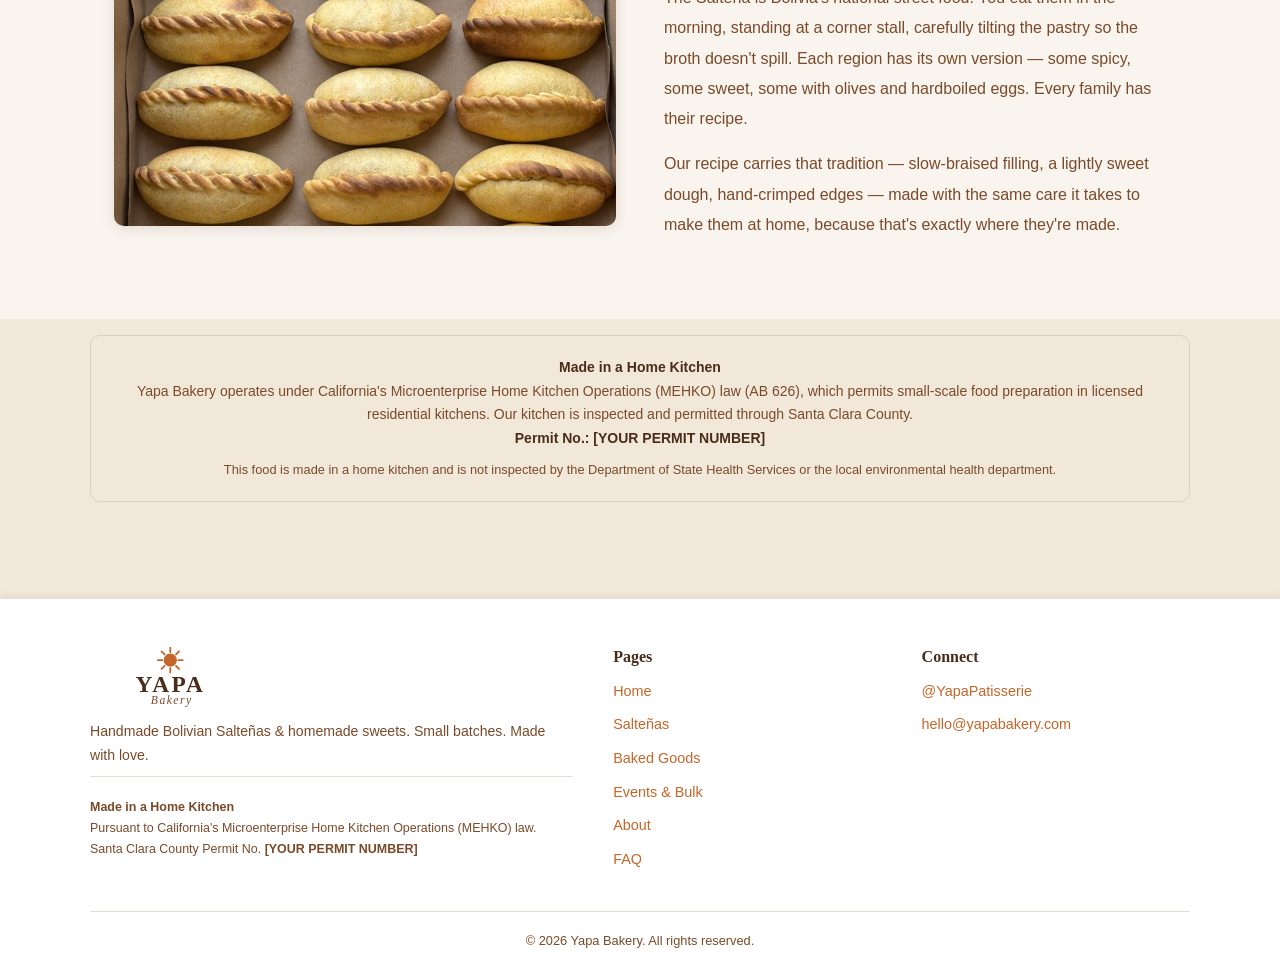
==== commit 8e582dd4: "Hide Order page: remove Order link from top navigation and footer" ====
--- a/about.html
+++ b/about.html
@@ -23,7 +23,6 @@
       </button>
       <ul class="nav-links" id="nav-links">
         <li><a href="index.html">Home</a></li>
-        <li><a href="order.html">Order</a></li>
         <li><a href="about.html">About</a></li>
         <li><a href="faq.html">FAQ</a></li>
         <li class="nav-cart"><a href="cart.html" aria-label="View cart">🛒 <span id="nav-cart-count">0</span></a></li>
@@ -108,7 +107,6 @@
           <li><a href="saltenas.html">Salteñas</a></li>
           <li><a href="baked-goods.html">Baked Goods</a></li>
           <li><a href="events.html">Events &amp; Bulk</a></li>
-          <li><a href="order.html">Order Now</a></li>
           <li><a href="about.html">About</a></li>
           <li><a href="faq.html">FAQ</a></li>
         </ul>
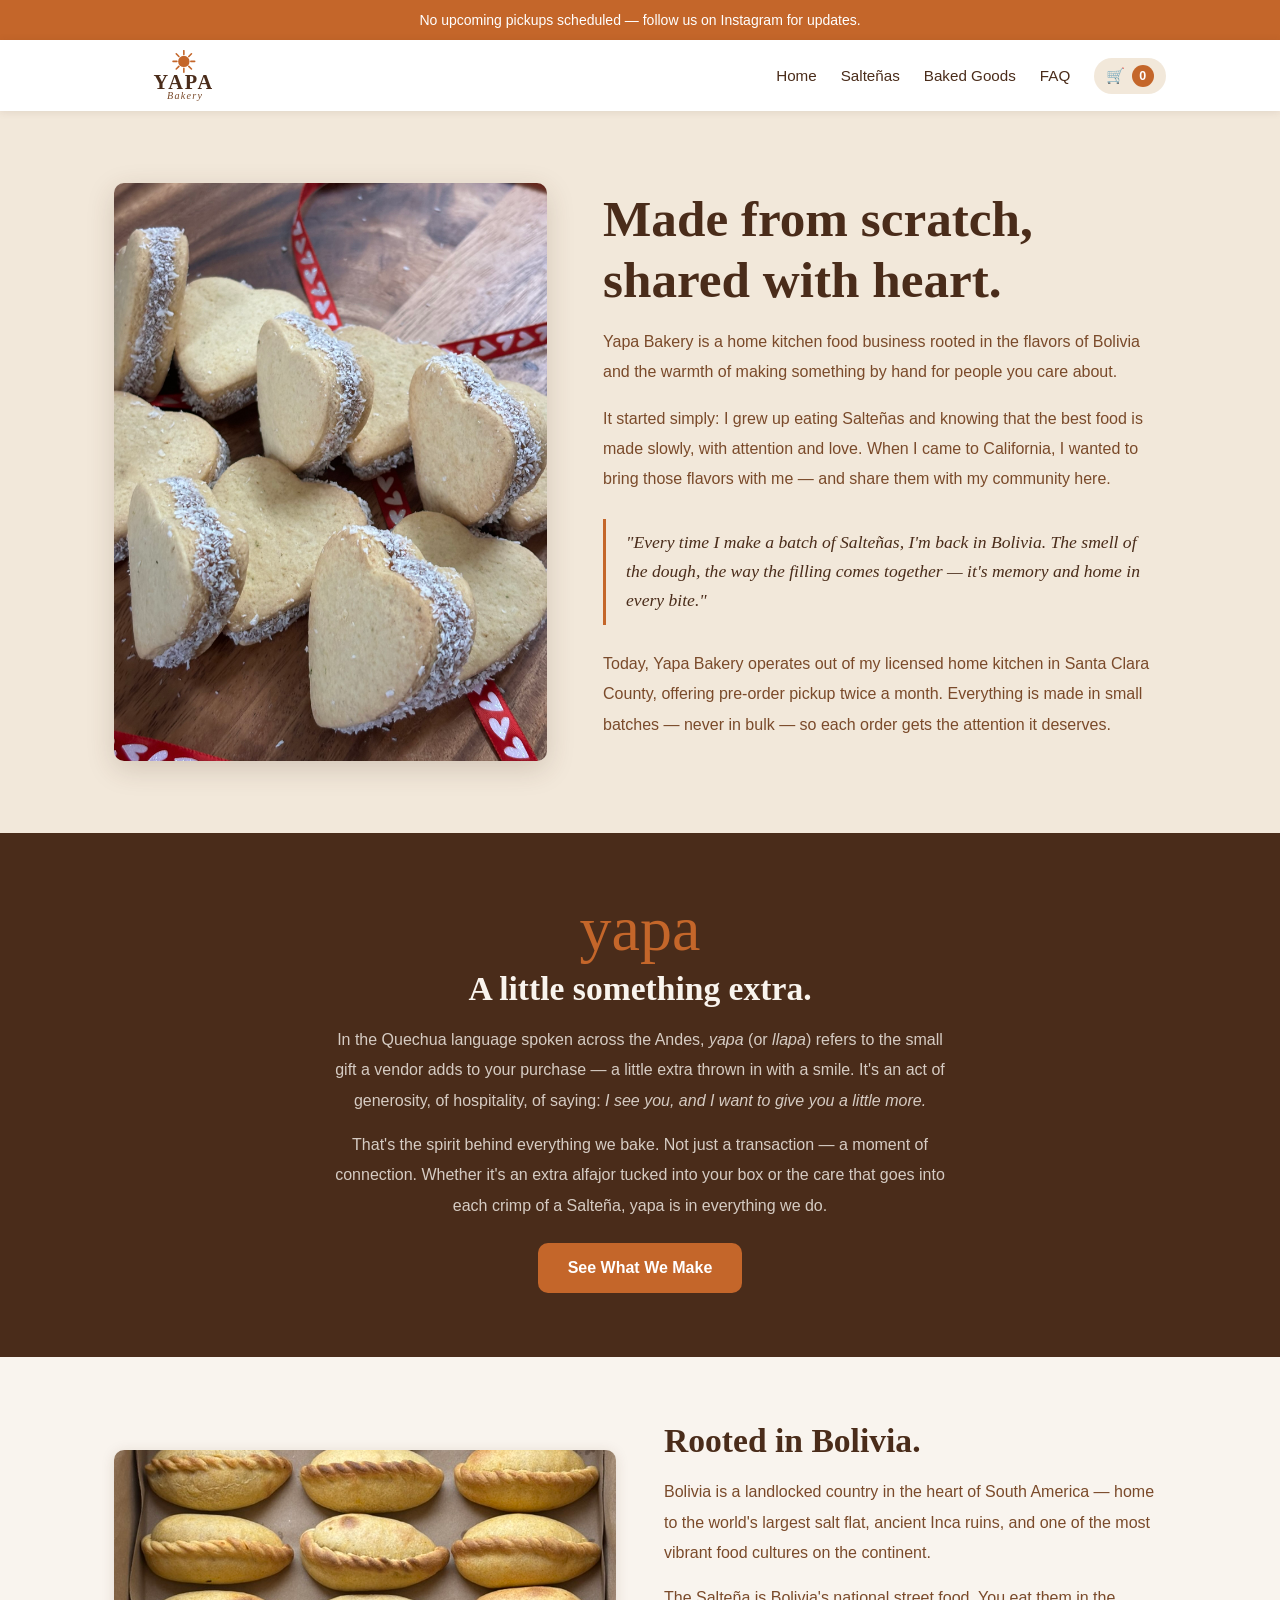
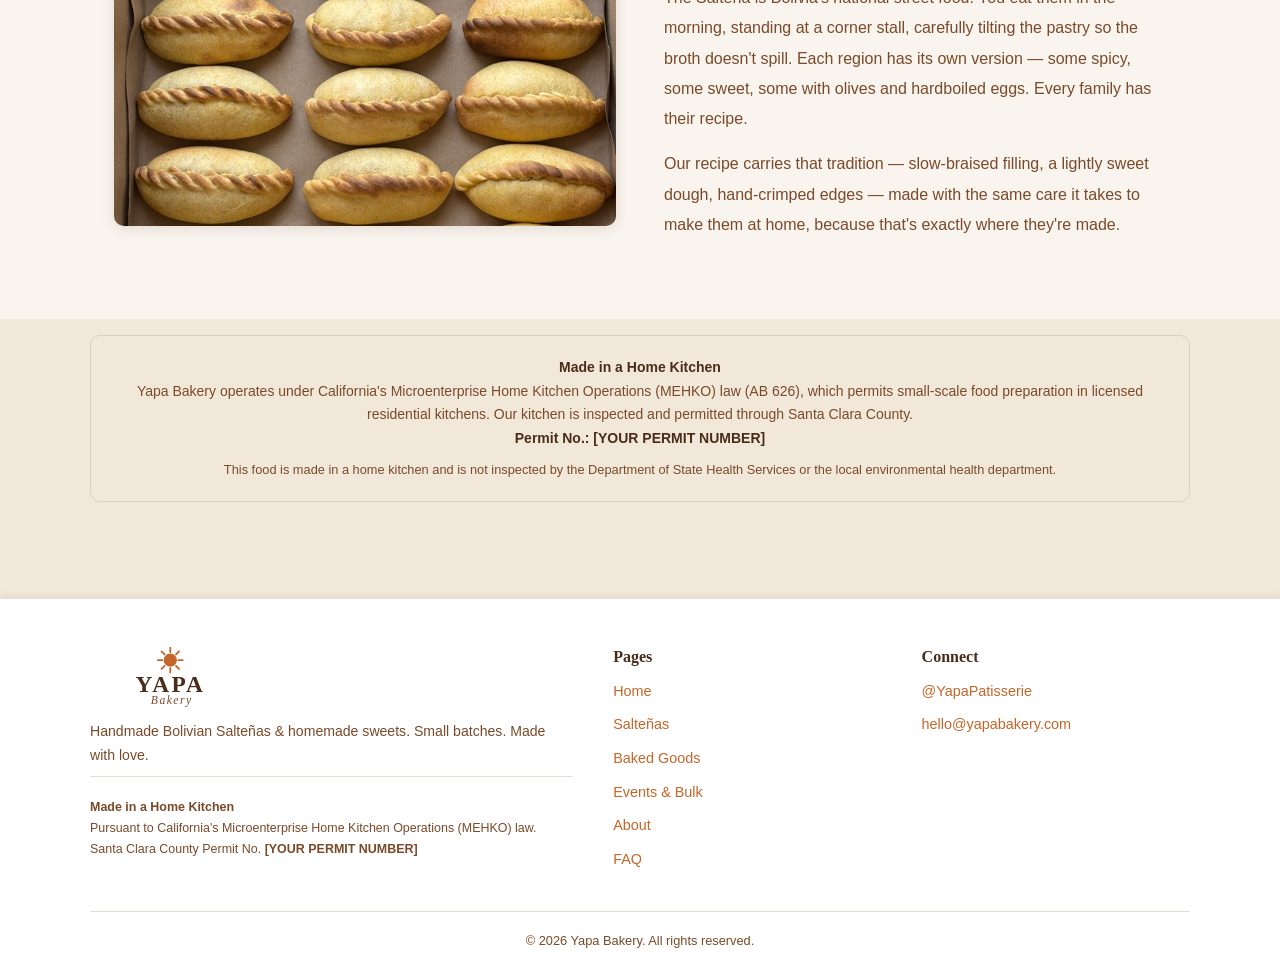
==== commit 50707422: "Update top navigation with Salteñas and Baked Goods links" ====
--- a/about.html
+++ b/about.html
@@ -23,7 +23,8 @@
       </button>
       <ul class="nav-links" id="nav-links">
         <li><a href="index.html">Home</a></li>
-        <li><a href="about.html">About</a></li>
+        <li><a href="saltenas.html">Salteñas</a></li>
+        <li><a href="baked-goods.html">Baked Goods</a></li>
         <li><a href="faq.html">FAQ</a></li>
         <li class="nav-cart"><a href="cart.html" aria-label="View cart">🛒 <span id="nav-cart-count">0</span></a></li>
       </ul>
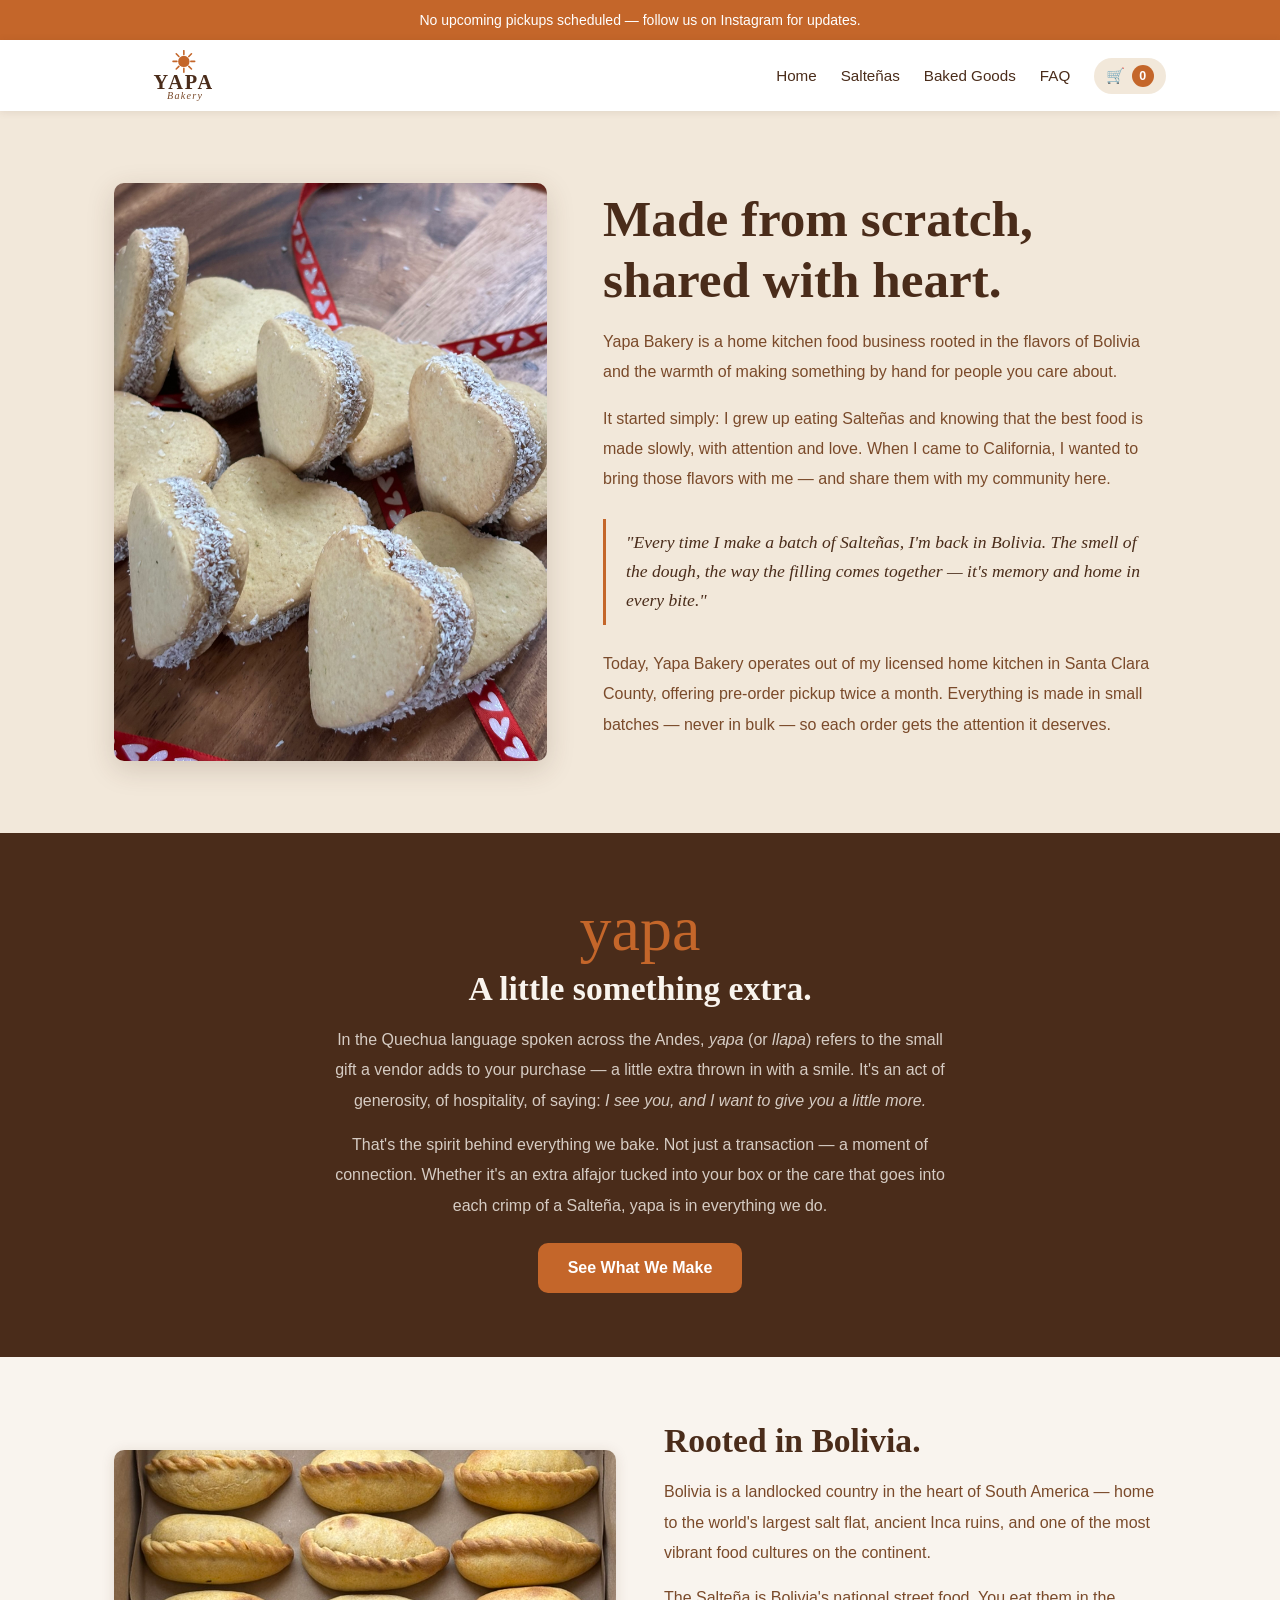
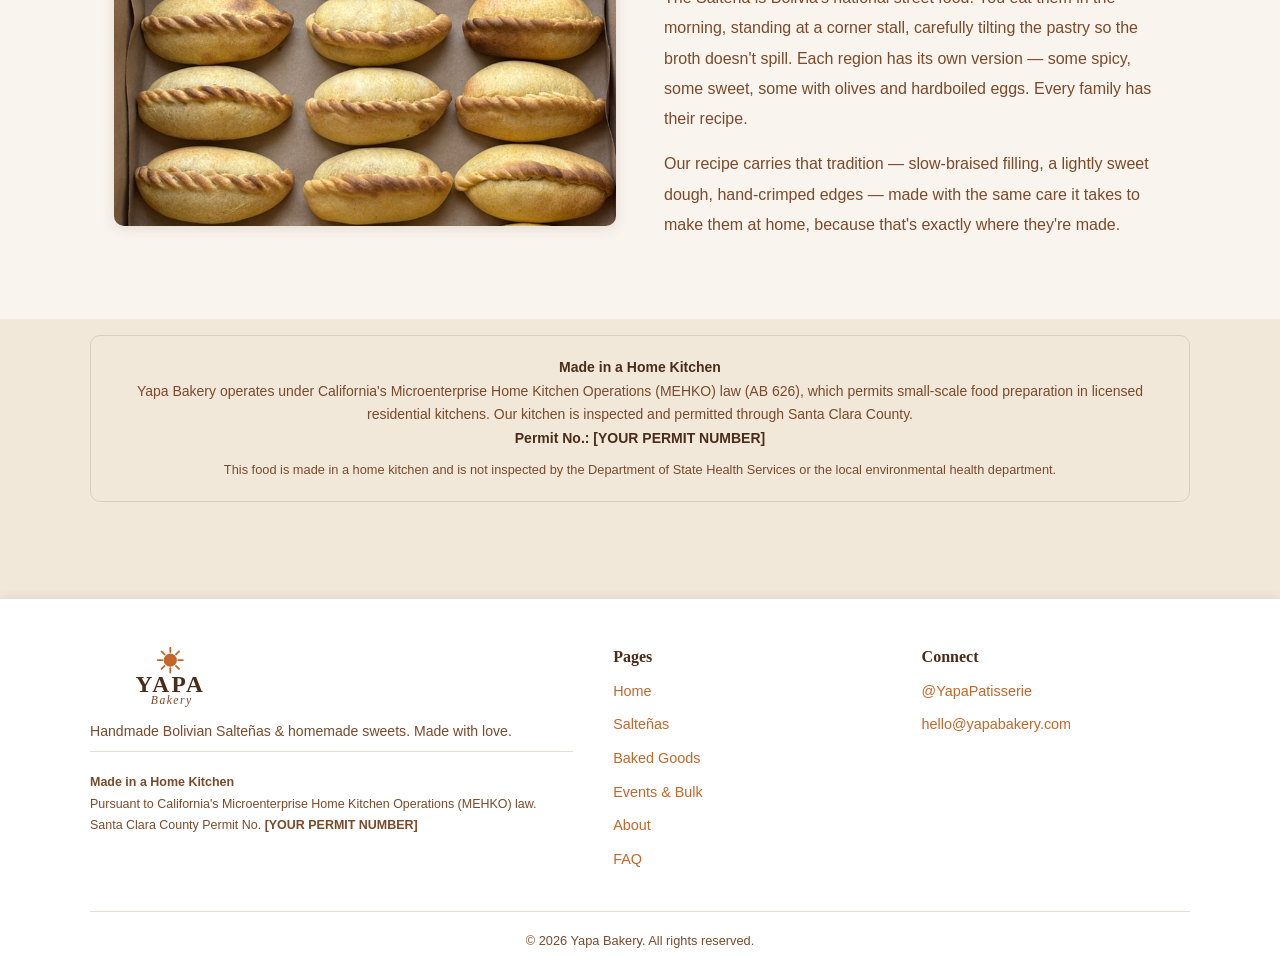
==== commit 0cb78035: "Standardize all footers to match home" ====
--- a/about.html
+++ b/about.html
@@ -94,7 +94,7 @@
     <div class="footer-inner">
       <div>
         <img src="Images/yapa_logo_option_b.svg" alt="Yapa Bakery" class="footer-logo">
-        <p>Handmade Bolivian Salteñas &amp; homemade sweets. Small batches. Made with love.</p>
+        <p>Handmade Bolivian Salteñas &amp; homemade sweets. Made with love.</p>
         <p class="footer-mehko">
           <strong>Made in a Home Kitchen</strong><br>
           Pursuant to California's Microenterprise Home Kitchen Operations (MEHKO) law.<br>
--- a/css/styles.css
+++ b/css/styles.css
@@ -770,8 +770,46 @@
 .hero-pickup strong { color: var(--white); }
 .hero { min-height: 65vh; } /* shorter on home page */
 
+.home-hero-plain {
+  min-height: 48vh;
+}
+
+.home-hero-plain .home-hero-grid {
+  display: grid;
+  grid-template-columns: 1.1fr .9fr;
+  gap: 2rem;
+  align-items: center;
+  padding-top: 2.6rem;
+  padding-bottom: 2.6rem;
+}
+
+.home-hero-col {
+  max-width: 100%;
+}
+
+.home-hero-plain .home-hero-left {
+  text-align: left;
+}
+
+.home-hero-plain .home-hero-left .hero-eyebrow,
+.home-hero-plain .home-hero-left h1,
+.home-hero-plain .home-hero-left .hero-intro {
+  text-align: left;
+  margin-left: 0;
+  margin-right: 0;
+}
+
+.home-hero-plain .home-hero-left h1 {
+  max-width: 540px;
+}
+
 .home-hero-plain .hero-content {
   color: var(--brown);
+  max-width: none;
+  width: 100%;
+  margin: 0;
+  padding-left: 2.5rem;
+  padding-right: 2.5rem;
 }
 
 .home-hero-plain .hero-content h1 {
@@ -783,32 +821,67 @@
 }
 
 .home-hero-plain .hero-intro {
-  text-align: center;
-  max-width: 640px;
-  margin-left: auto;
-  margin-right: auto;
+  text-align: left;
+  max-width: 520px;
+  margin: 0;
 }
 
 .home-hero-plain .hero-policy {
-  max-width: 700px;
-  margin-top: -1rem;
-  margin-bottom: 1.1rem;
+  max-width: 520px;
+  margin: 0 0 .9rem 0;
   font-size: .95rem;
-  line-height: 1.7;
+  line-height: 1.65;
 }
 
 .home-hero-plain .hero-policy strong {
   color: var(--brown);
+}
+
+.home-hero-plain .hero-policy-pill {
+  display: inline-block;
+  background: var(--terracotta);
+  color: var(--white);
+  border-radius: 999px;
+  padding: .35rem .9rem;
+  font-size: .82rem;
+  font-weight: 700;
+  letter-spacing: .02em;
+  line-height: 1;
+  box-shadow: var(--shadow);
 }
 
 .home-hero-plain .hero-pickup {
   background: var(--white);
   border-color: #d9cec6;
   color: var(--muted);
+  margin-bottom: 0;
 }
 
 .home-hero-plain .hero-pickup strong {
   color: var(--brown);
+}
+
+@media (max-width: 860px) {
+  .home-hero-plain {
+    min-height: auto;
+  }
+
+  .home-hero-plain .hero-content {
+    padding-left: 1.25rem;
+    padding-right: 1.25rem;
+  }
+
+  .home-hero-plain .home-hero-grid {
+    grid-template-columns: 1fr;
+    gap: 1.1rem;
+    padding-top: 2rem;
+    padding-bottom: 2rem;
+  }
+
+  .home-hero-plain .hero-intro,
+  .home-hero-plain .hero-policy {
+    max-width: 100%;
+  }
 }
 
 /* ===== HOMEPAGE — CATEGORY SECTIONS ===== */
@@ -895,15 +968,15 @@
 /* ===== HOMEPAGE — EVENTS SECTION ===== */
 .events-section {
   background: var(--brown);
-  padding: 5rem 1.5rem;
+  padding: 3.1rem 1.5rem;
   text-align: center;
 }
-.events-section h2 { color: var(--cream); margin-bottom: .75rem; }
+.events-section h2 { color: var(--cream); margin-bottom: .45rem; }
 .events-section > p {
   color: rgba(249,244,238,.78);
   max-width: 560px;
-  margin: 0 auto 2.5rem;
-  line-height: 1.85;
+  margin: 0 auto 1.25rem;
+  line-height: 1.65;
 }
 .events-grid {
   display: grid;
@@ -991,24 +1064,32 @@
   border-right: 2px solid rgba(255,255,255,.18);
 }
 .split-tile-label {
+  position: absolute;
+  top: 1.1rem;
+  left: 2.5rem;
+  z-index: 2;
   display: block;
-  font-size: .72rem;
-  font-weight: 700;
+  font-size: 1.2rem;
+  font-weight: 900;
   text-transform: uppercase;
   letter-spacing: .14em;
-  color: rgba(255,255,255,.65);
-  margin-bottom: .4rem;
+  color: rgba(255,255,255,.92);
+  margin: 0;
+  min-height: 0;
 }
 .split-tile-content h2 {
   color: var(--white);
+  margin-top: 1.8rem;
   margin-bottom: .6rem;
-  font-size: clamp(1.5rem, 2.5vw, 2.1rem);
+  font-size: clamp(2.6rem, 4.3vw, 3.3rem);
+  line-height: 1.15;
+  min-height: 1.2em;
 }
 .split-tile-content p {
   color: rgba(255,255,255,.82);
-  font-size: .97rem;
+  font-size: 1.55rem;
   max-width: 340px;
-  line-height: 1.7;
+  line-height: 1.55;
   margin-bottom: 1.4rem;
 }
 .split-tile .btn-tile {
@@ -1019,7 +1100,7 @@
   padding: .6rem 1.4rem;
   border-radius: var(--r);
   font-weight: 600;
-  font-size: .93rem;
+  font-size: 1.4rem;
   transition: background .2s, border-color .2s;
   text-decoration: none;
 }
@@ -1365,4 +1446,8 @@
 @media (max-width: 500px) {
   .insta-grid { grid-template-columns: repeat(2, 1fr); }
   .split-tile-content { padding: 1.75rem; }
-}
+  .split-tile-label {
+    left: 1.75rem;
+    top: .95rem;
+  }
+}
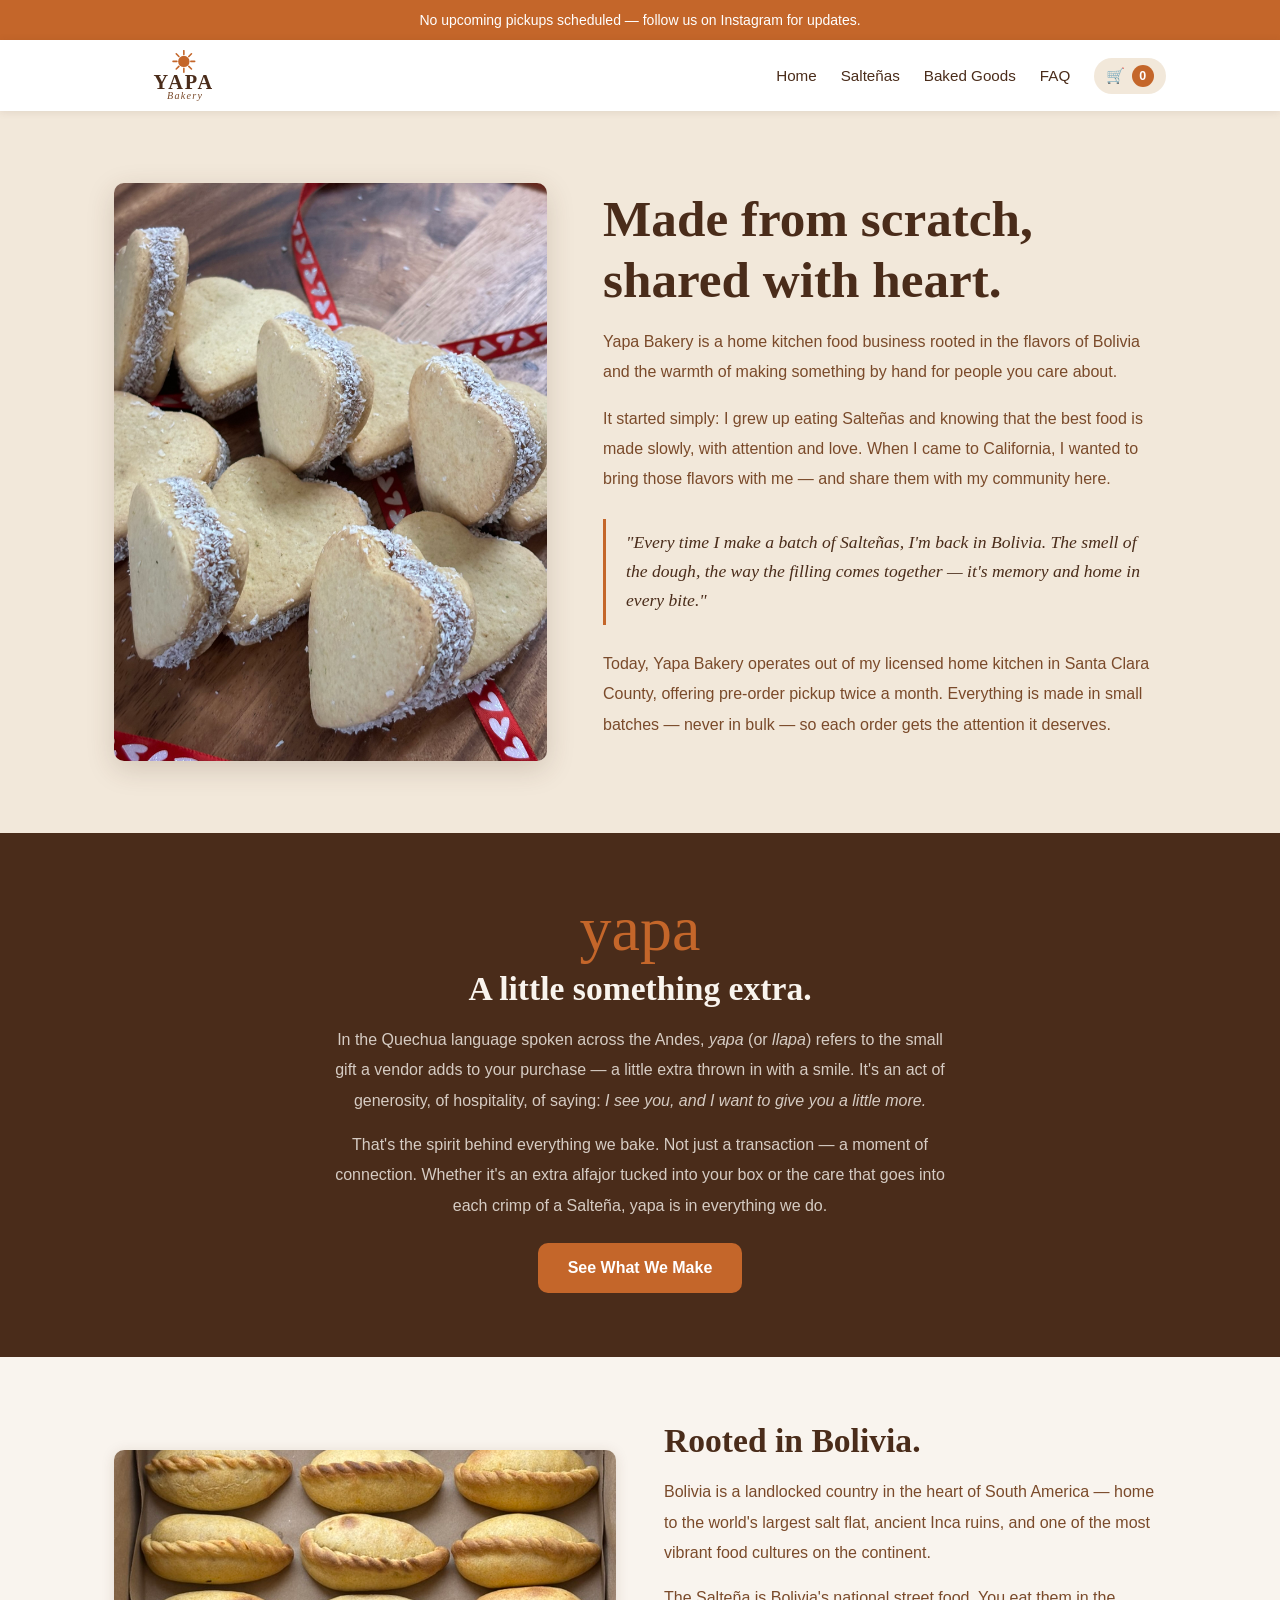
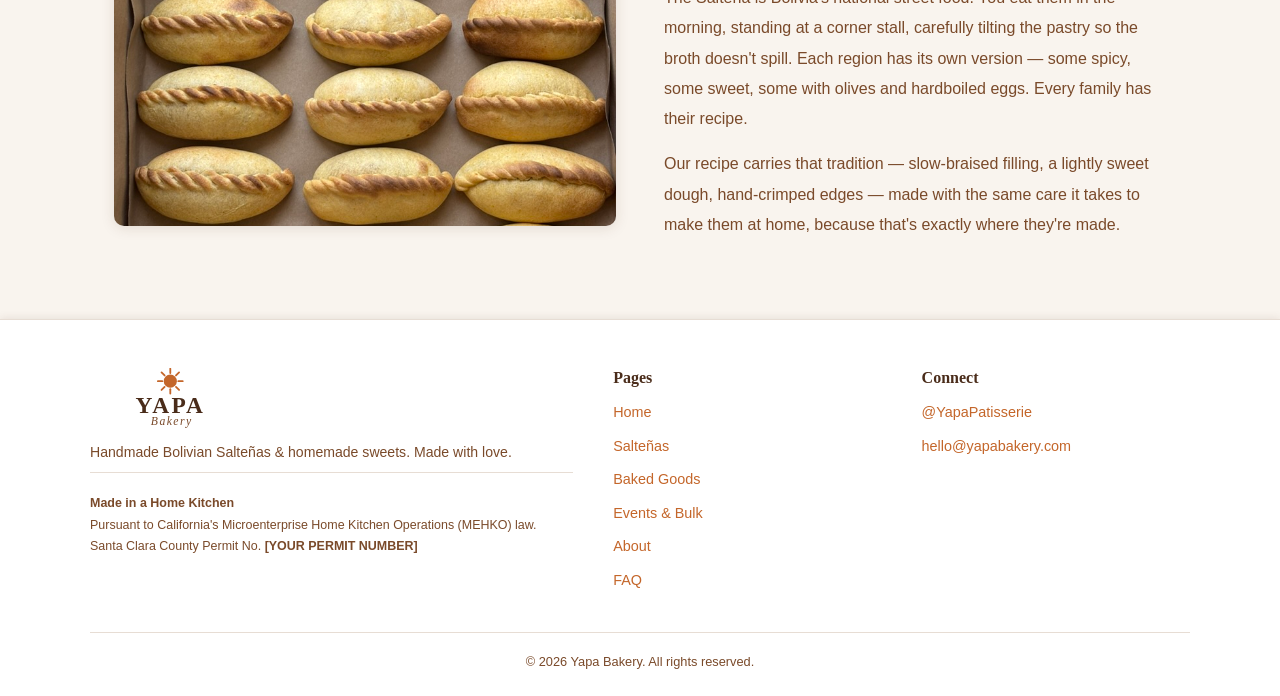
==== commit d9dc9914: "Remove MEHKO banner from about page" ====
--- a/about.html
+++ b/about.html
@@ -71,22 +71,6 @@
       </div>
     </section>
 
-    <!-- MEHKO Disclosure -->
-    <section class="section section-alt" style="padding-top: 1rem; padding-bottom: 3rem;">
-      <div class="section-inner">
-        <div class="mehko-notice">
-          <strong>Made in a Home Kitchen</strong><br>
-          Yapa Bakery operates under California's Microenterprise Home Kitchen Operations (MEHKO) law (AB 626),
-          which permits small-scale food preparation in licensed residential kitchens.
-          Our kitchen is inspected and permitted through Santa Clara County.<br>
-          <strong>Permit No.: [YOUR PERMIT NUMBER]</strong><br>
-          <span style="font-size: .8rem; display: block; margin-top: .5rem;">
-            This food is made in a home kitchen and is not inspected by the Department of State Health Services or the local environmental health department.
-          </span>
-        </div>
-      </div>
-    </section>
-
   </main>
 
   <!-- Footer -->
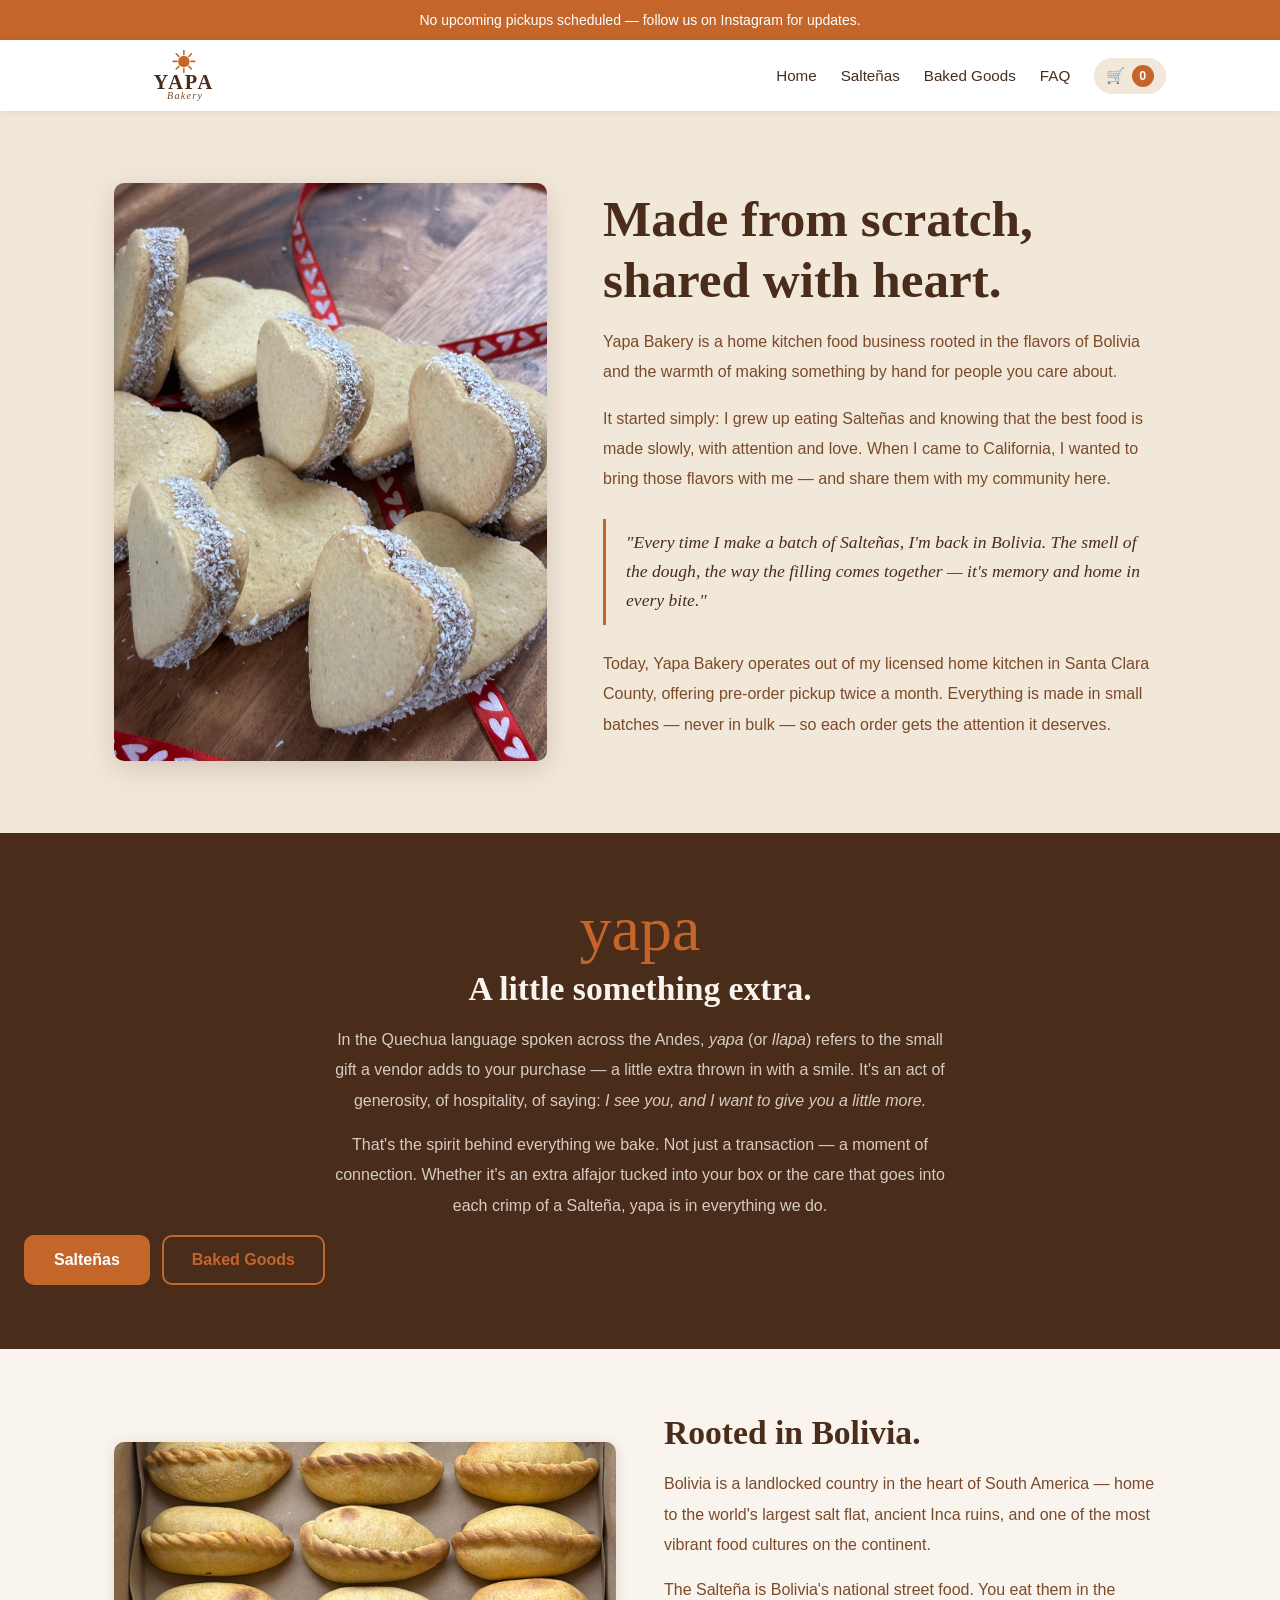
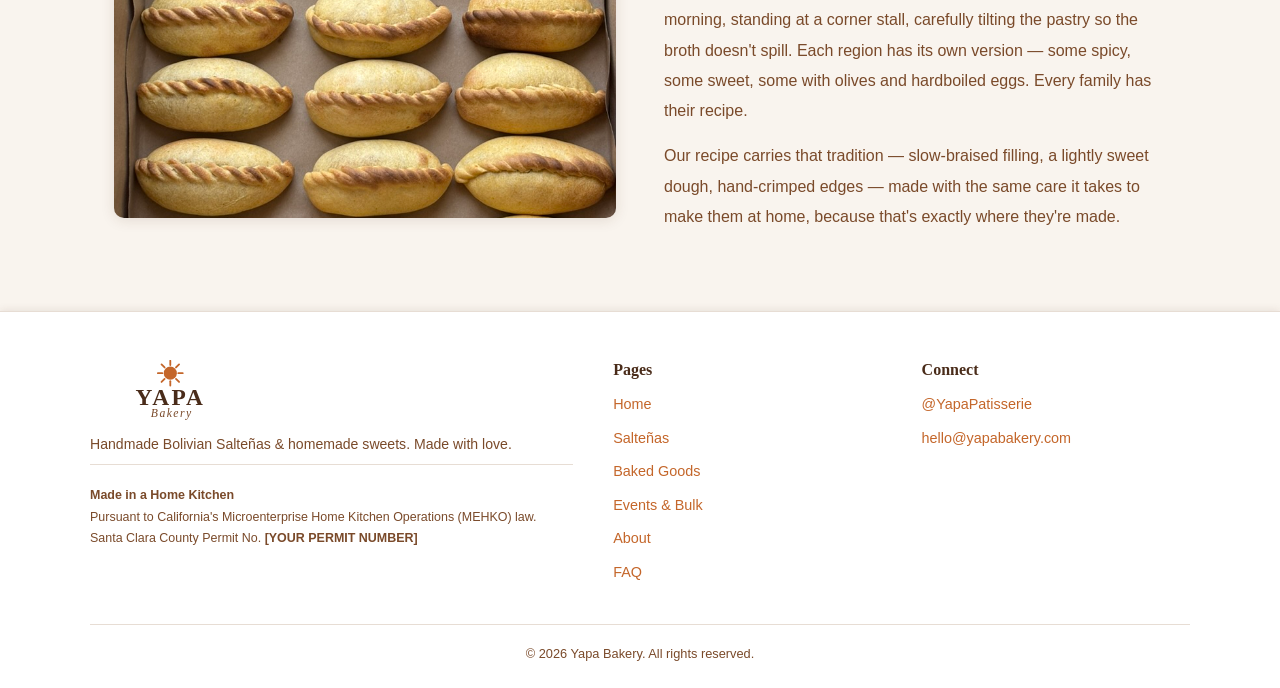
==== commit a37d0f79: "Replace about CTA with Salteñas and Baked Goods buttons" ====
--- a/about.html
+++ b/about.html
@@ -55,7 +55,10 @@
       <h2>A little something extra.</h2>
       <p>In the Quechua language spoken across the Andes, <em>yapa</em> (or <em>llapa</em>) refers to the small gift a vendor adds to your purchase — a little extra thrown in with a smile. It's an act of generosity, of hospitality, of saying: <em>I see you, and I want to give you a little more.</em></p>
       <p>That's the spirit behind everything we bake. Not just a transaction — a moment of connection. Whether it's an extra alfajor tucked into your box or the care that goes into each crimp of a Salteña, yapa is in everything we do.</p>
-      <a href="food.html" class="btn btn-primary" style="margin-top: .5rem;">See What We Make</a>
+      <div class="hero-actions" style="margin-top: .5rem;">
+        <a href="saltenas.html" class="btn btn-primary">Salteñas</a>
+        <a href="baked-goods.html" class="btn btn-outline">Baked Goods</a>
+      </div>
     </section>
 
     <!-- Bolivian Roots -->
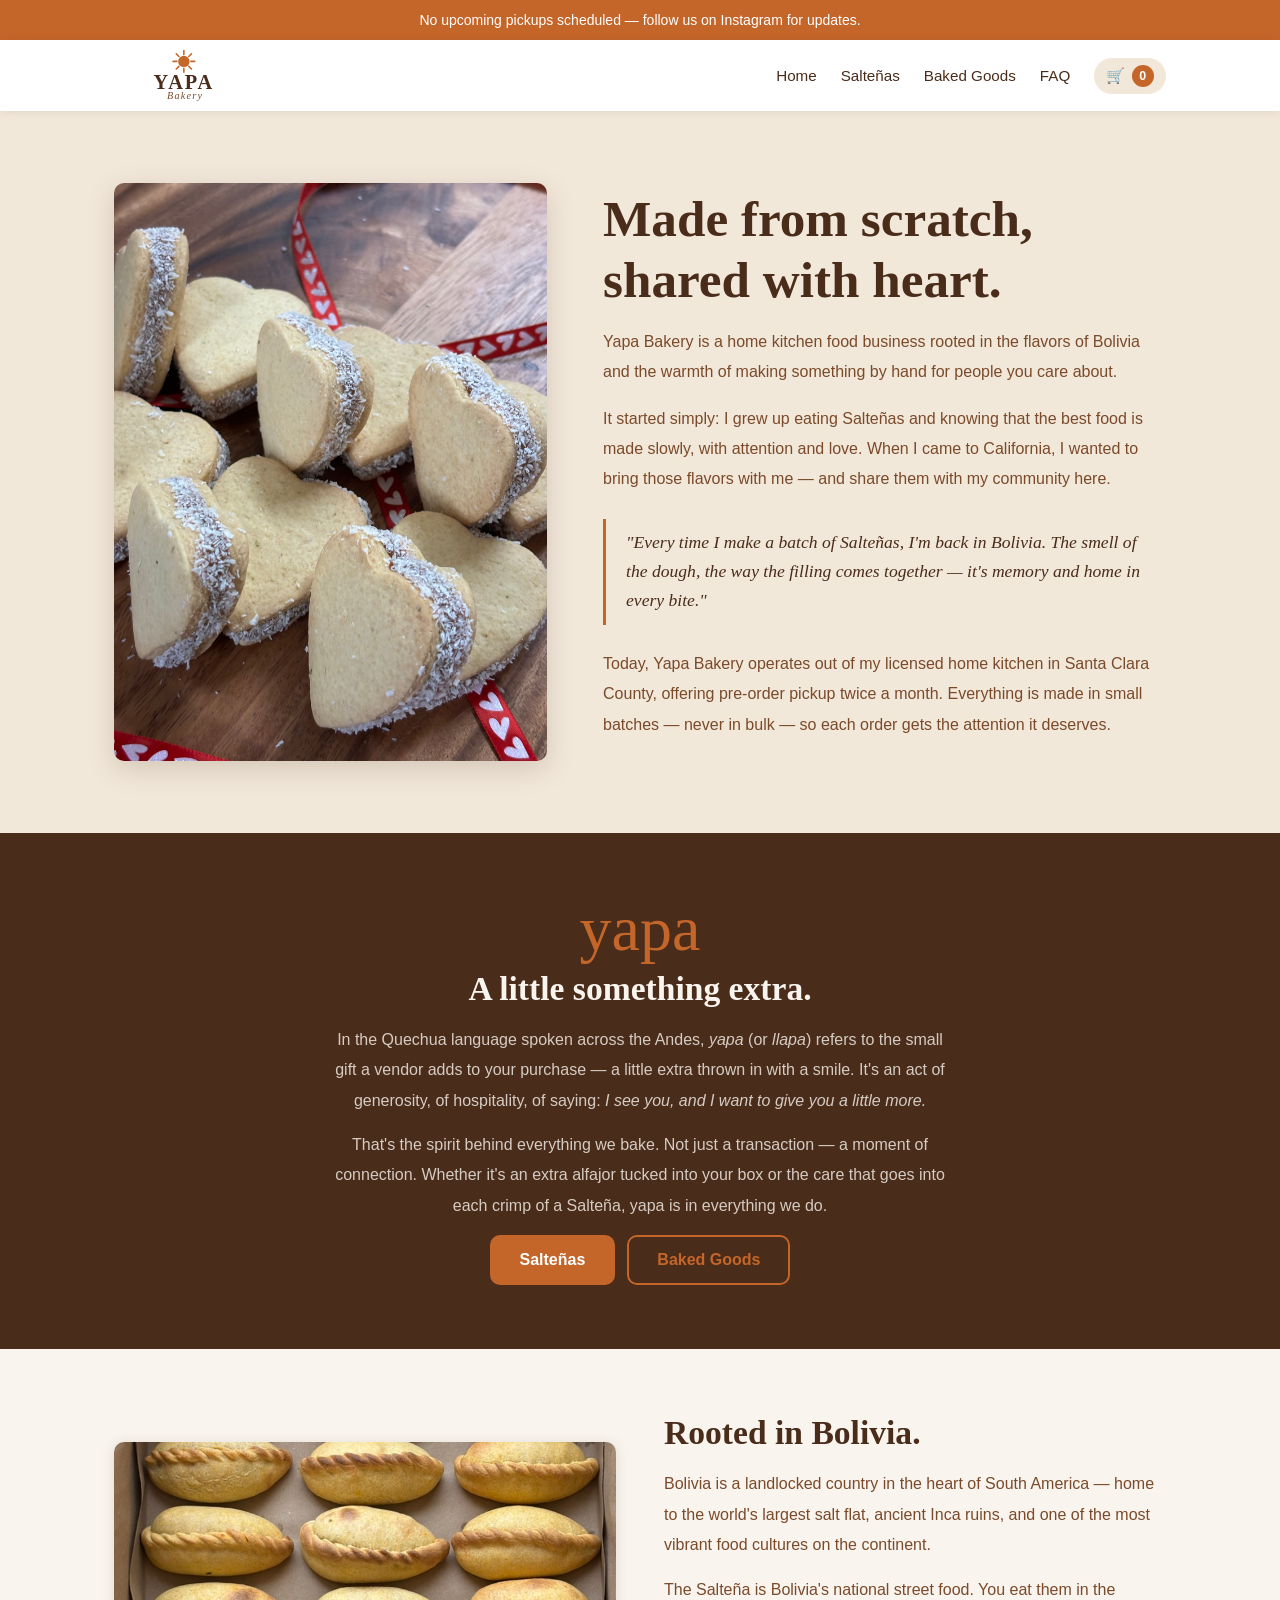
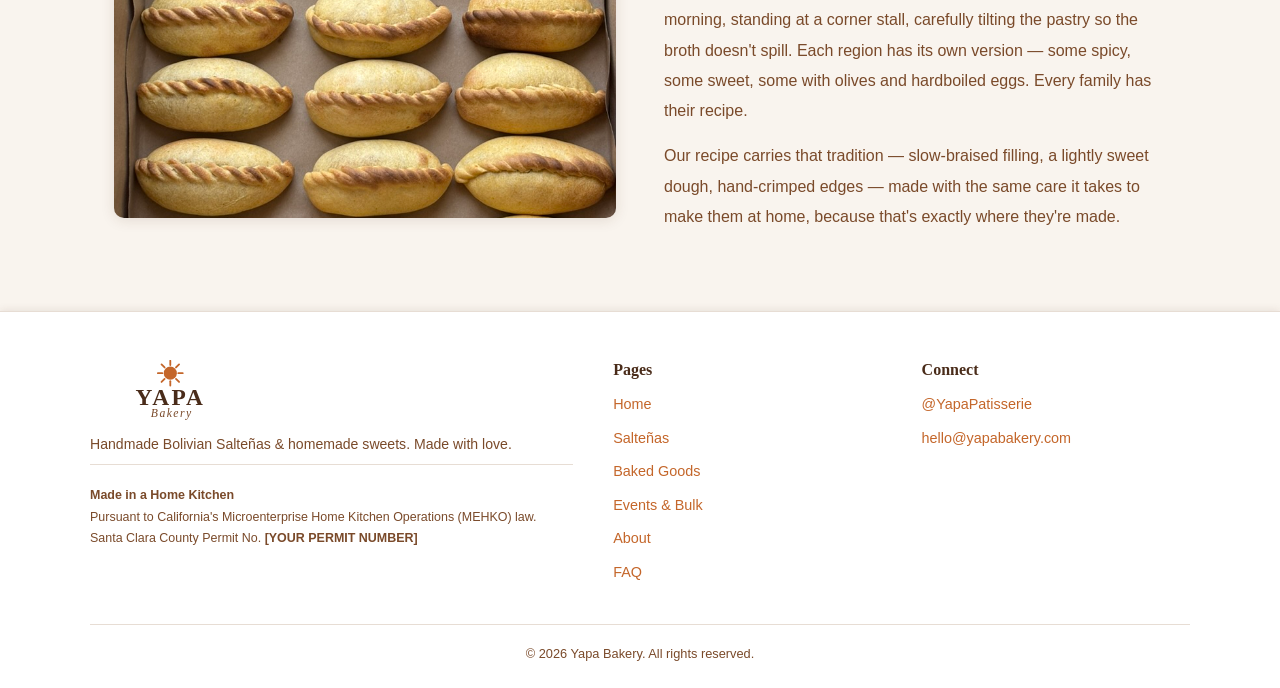
==== commit 84eae0df: "Center about page CTA buttons" ====
--- a/about.html
+++ b/about.html
@@ -55,7 +55,7 @@
       <h2>A little something extra.</h2>
       <p>In the Quechua language spoken across the Andes, <em>yapa</em> (or <em>llapa</em>) refers to the small gift a vendor adds to your purchase — a little extra thrown in with a smile. It's an act of generosity, of hospitality, of saying: <em>I see you, and I want to give you a little more.</em></p>
       <p>That's the spirit behind everything we bake. Not just a transaction — a moment of connection. Whether it's an extra alfajor tucked into your box or the care that goes into each crimp of a Salteña, yapa is in everything we do.</p>
-      <div class="hero-actions" style="margin-top: .5rem;">
+      <div class="hero-actions" style="margin-top: .5rem; justify-content: center; align-items: center;">
         <a href="saltenas.html" class="btn btn-primary">Salteñas</a>
         <a href="baked-goods.html" class="btn btn-outline">Baked Goods</a>
       </div>
